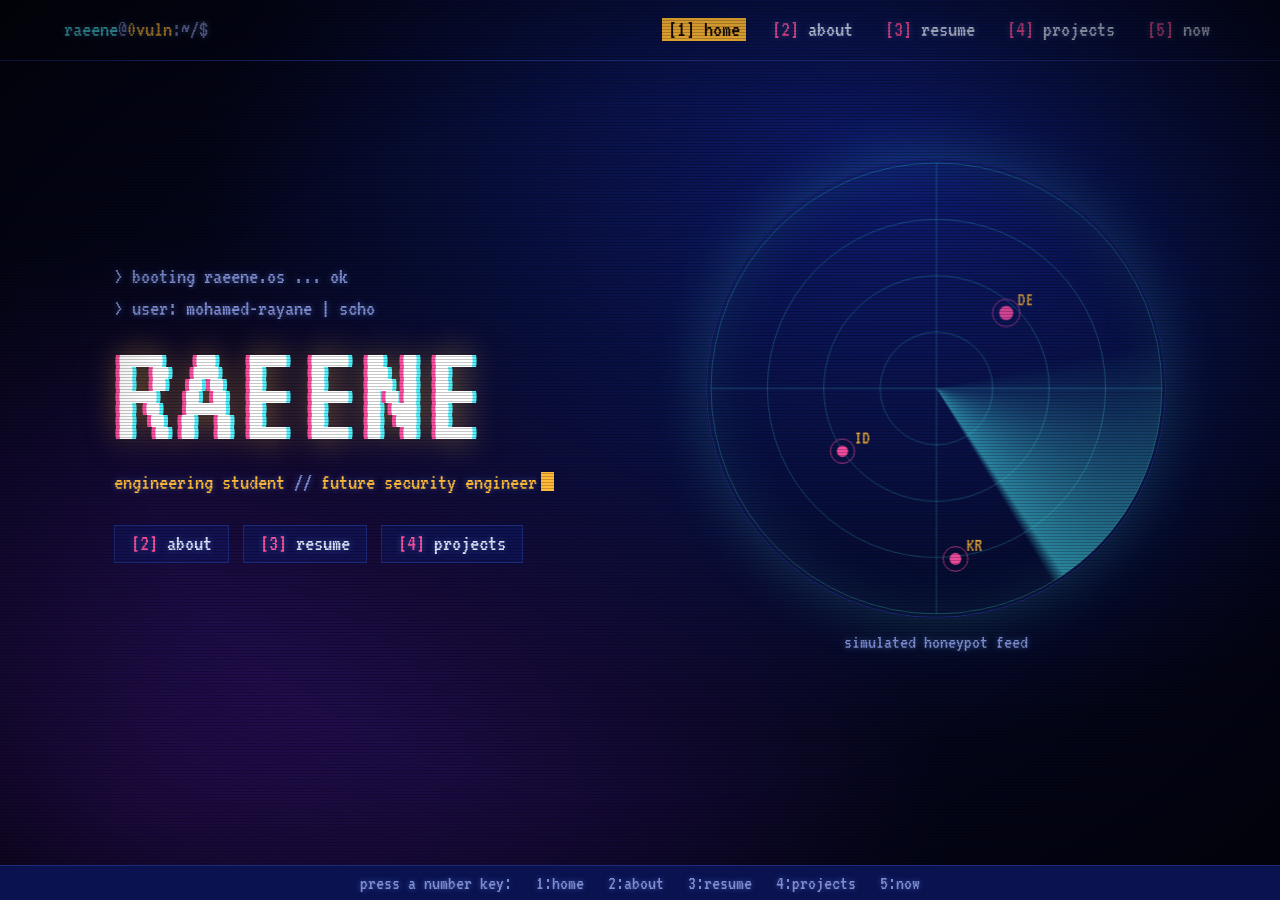
==== index.html @ c0acb93e "new stuff" ====
<!DOCTYPE html>
<html lang="en"><head><meta charset="utf-8"><meta name="viewport" content="width=device-width, initial-scale=1">
<title>Home | Raeene</title><meta name="description" content="Mohamed-Rayane (Raeene): engineering student heading into cybersecurity.">
<link rel="preconnect" href="https://fonts.googleapis.com"><link rel="preconnect" href="https://fonts.gstatic.com" crossorigin>
<link href="https://fonts.googleapis.com/css2?family=VT323&display=swap" rel="stylesheet"><link rel="stylesheet" href="style.css"></head><body>
<header class="top"><div class="ps1"><b>raeene</b>@<i>0vuln</i>:~/$</div><nav aria-label="Pages"><a href="./" aria-current="page"><span>[1]</span> home</a><a href="about/"><span>[2]</span> about</a><a href="resume/"><span>[3]</span> resume</a><a href="projects/"><span>[4]</span> projects</a><a href="now/"><span>[5]</span> now</a></nav></header>
<main><div class="hero"><div>
<div class="log"><p class="d" data-type>&gt; booting raeene.os ... <span class="ok">ok</span></p><p class="d" data-type>&gt; user: mohamed-rayane  | school: ENSA Khouribga</p><p class="d" data-type>&gt; mission: learn, build, break (legally), defend</p></div>
<h1>RAEENE</h1>
<p class="a">engineering student <span class="d">//</span> future security engineer<span class="cur" aria-hidden="true"></span></p>
<div class="menu"><a href="about/"><span>[2]</span> about</a><a href="resume/"><span>[3]</span> resume</a><a href="projects/"><span>[4]</span> projects</a></div>
</div><div><div class="radar"><canvas id="radar" aria-label="Animated radar showing simulated attack pings"></canvas></div><p class="cap">simulated honeypot feed</p></div></div></main>
<div class="keys" aria-hidden="true"><span>press a number key:</span><a href="./">1:home</a><a href="about/">2:about</a><a href="resume/">3:resume</a><a href="projects/">4:projects</a><a href="now/">5:now</a></div>
<script src="fx.js"></script></body></html>
---- style.css ----
:root{--bg:#04061a;--ink:#d9e2ff;--dim:#7d8bd0;--a:#ffb938;--c:#4df3ff;--m:#ff4fa3;--line:#1d2a7a}
*{box-sizing:border-box}
html{background:var(--bg)}
body{margin:0;min-height:100vh;color:var(--ink);font:23px/1.4 "VT323","Courier New",monospace;
background:radial-gradient(ellipse at 70% 20%,#0d1a6b 0,transparent 55%),radial-gradient(ellipse at 10% 90%,#2a0f5c 0,transparent 50%),var(--bg);
text-shadow:0 0 6px rgba(120,160,255,.45);overflow-x:hidden}
body::before{content:"";position:fixed;inset:0;pointer-events:none;z-index:9;
background:repeating-linear-gradient(0deg,rgba(0,0,0,.22) 0 1px,transparent 1px 3px),radial-gradient(ellipse at center,transparent 55%,rgba(0,0,0,.65) 100%)}
.top{display:flex;justify-content:space-between;align-items:center;flex-wrap:wrap;gap:6px 24px;padding:14px 5vw;border-bottom:1px solid var(--line)}
.ps1{color:var(--dim)}.ps1 b{color:var(--c);font-weight:400}.ps1 i{color:var(--a);font-style:normal}
nav a{color:var(--ink);text-decoration:none;margin-left:20px;padding:0 6px}
nav a span{color:var(--m)}
nav a:hover,nav a:focus-visible,nav a[aria-current]{background:var(--a);color:#1a0f00;text-shadow:none;outline:0}
nav a:hover span,nav a[aria-current] span{color:#1a0f00}
main{padding:5vh 5vw 14vh;max-width:1180px;margin:0 auto}
.hero{display:grid;grid-template-columns:1.1fr .9fr;gap:30px;align-items:center;min-height:68vh}
h1{margin:6px 0 8px;font-weight:400;font-size:clamp(64px,13vw,150px);line-height:.85;color:#fff;letter-spacing:2px;
text-shadow:-4px 0 var(--m),4px 0 var(--c),0 0 30px rgba(255,185,56,.5)}
h2{margin:34px 0 10px;font-weight:400;font-size:32px;color:var(--c)}
h2::before{content:"## ";color:var(--m)}
h3{margin:0;font-weight:400;font-size:26px;color:var(--a)}
p{margin:0 0 10px;max-width:60ch}
a{color:var(--c)}a:hover{color:var(--a)}
:focus-visible{outline:2px solid var(--a);outline-offset:3px}
.d{color:var(--dim)}.a{color:var(--a)}.ok{color:#6bff95}
.log p{margin:0;max-width:none}
.cur{display:inline-block;width:.55em;height:.85em;background:var(--a);vertical-align:-.1em;margin-left:4px;animation:b 1s steps(1) infinite}
@keyframes b{50%{opacity:0}}
.menu{display:flex;flex-wrap:wrap;gap:10px 14px;margin-top:26px}
.menu a{border:1px solid var(--line);background:rgba(13,26,107,.45);padding:2px 16px;text-decoration:none;color:var(--ink);box-shadow:0 0 0 0 var(--a);transition:box-shadow .15s,transform .15s}
.menu a:hover{box-shadow:4px 4px 0 var(--a);transform:translate(-2px,-2px);color:var(--ink)}
.menu a span{color:var(--m)}
.radar{position:relative;aspect-ratio:1;max-width:460px;width:100%;margin-left:auto;border:1px solid var(--line);border-radius:50%;box-shadow:0 0 60px rgba(77,243,255,.18),inset 0 0 60px rgba(77,243,255,.1)}
.radar canvas{width:100%;height:100%;display:block}
.cap{text-align:center;color:var(--dim);margin-top:10px;font-size:20px}
.tl{position:relative;margin:12px 0 0 10px;padding-left:30px;border-left:2px solid var(--line)}
.tl .it{position:relative;margin-bottom:22px}
.tl .it::before{content:"";position:absolute;left:-39px;top:9px;width:14px;height:14px;background:var(--a);box-shadow:0 0 14px var(--a)}
.tags{list-style:none;padding:0;margin:0;display:flex;flex-wrap:wrap;gap:8px 10px}
.tags li{border:1px solid var(--c);color:var(--c);padding:0 12px;box-shadow:0 0 10px rgba(77,243,255,.25)}
.proj{border:1px solid var(--line);padding:18px 22px;background:rgba(13,26,107,.35);margin-bottom:18px;max-width:760px}
.proj .st{float:right;color:#6bff95}
.keys{position:fixed;left:0;right:0;bottom:0;z-index:10;display:flex;justify-content:center;flex-wrap:wrap;gap:0 24px;padding:3px 10px;background:#0a1250;border-top:1px solid var(--line);color:var(--dim);font-size:20px}
.keys a{color:var(--dim);text-decoration:none}.keys a:hover{color:var(--a)}
@media(max-width:820px){.hero{grid-template-columns:1fr}.radar{margin:0 auto}nav a{margin:0 12px 0 0}body{font-size:20px}}
@media(prefers-reduced-motion:reduce){.cur{animation:none}.menu a{transition:none}}
.job{max-width:780px;margin-bottom:22px}
.job .hd{display:flex;justify-content:space-between;gap:12px;align-items:baseline}
.job .pc{color:var(--a);font-size:30px}
.bar{height:22px;border:1px solid var(--line);background:rgba(13,26,107,.45);padding:2px;margin:4px 0 6px}
.bar i{display:block;height:100%;width:var(--p);background:repeating-linear-gradient(90deg,var(--c) 0 12px,transparent 12px 15px);box-shadow:0 0 14px rgba(77,243,255,.6);animation:fill 1.3s steps(24) both}
@keyframes fill{from{width:0}}
@media(prefers-reduced-motion:reduce){.bar i{animation:none}}
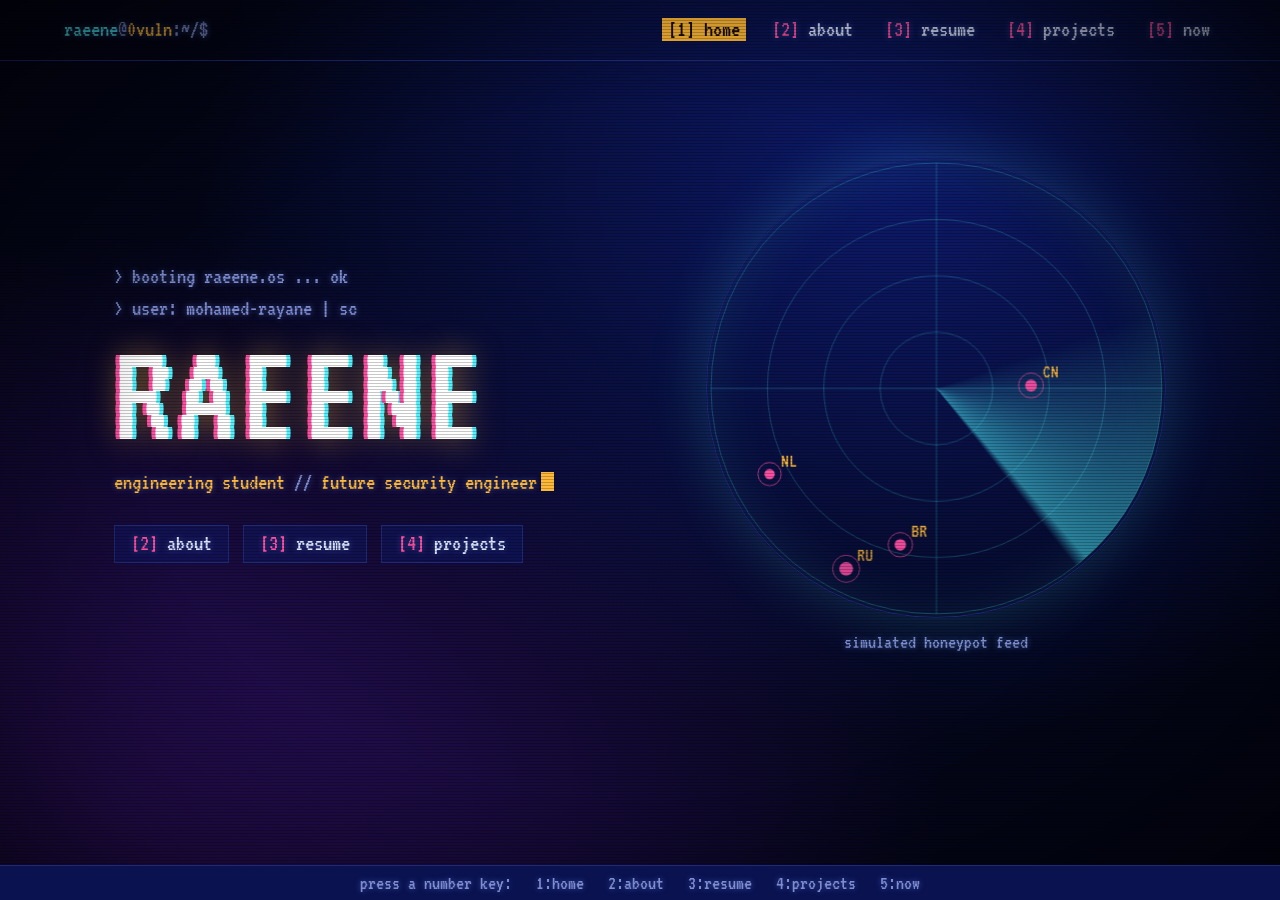
==== commit 605029b5: "changement style" ====
--- a/index.html
+++ b/index.html
@@ -2,9 +2,9 @@
 <html lang="en"><head><meta charset="utf-8"><meta name="viewport" content="width=device-width, initial-scale=1">
 <title>Home | Raeene</title><meta name="description" content="Mohamed-Rayane (Raeene): engineering student heading into cybersecurity.">
 <link rel="preconnect" href="https://fonts.googleapis.com"><link rel="preconnect" href="https://fonts.gstatic.com" crossorigin>
-<link href="https://fonts.googleapis.com/css2?family=VT323&display=swap" rel="stylesheet"><link rel="stylesheet" href="style.css"></head><body>
-<header class="top"><div class="ps1"><b>raeene</b>@<i>0vuln</i>:~/$</div><nav aria-label="Pages"><a href="./" aria-current="page"><span>[1]</span> home</a><a href="about/"><span>[2]</span> about</a><a href="resume/"><span>[3]</span> resume</a><a href="projects/"><span>[4]</span> projects</a><a href="now/"><span>[5]</span> now</a></nav></header>
-<main><div class="hero"><div>
+<link href="https://fonts.googleapis.com/css2?family=VT323&display=swap" rel="stylesheet"><link rel="stylesheet" href="style.css"><meta name="theme-color" content="#04061a"><link rel="icon" href="data:image/svg+xml,%3Csvg xmlns=%22http://www.w3.org/2000/svg%22 viewBox=%220 0 100 100%22%3E%3Ctext y=%22.9em%22 font-size=%2290%22%3E👾%3C/text%3E%3C/svg%3E"></head><body><a class="skip" href="#main">skip to content</a>
+<header class="top"><div class="ps1"><b>raeene</b>@<i><a href="https://0vuln.com" title="0vuln.com hub">0vuln</a></i>:~/$</div><nav aria-label="Pages"><a href="./" aria-current="page"><span>[1]</span> home</a><a href="about/"><span>[2]</span> about</a><a href="resume/"><span>[3]</span> resume</a><a href="projects/"><span>[4]</span> projects</a><a href="now/"><span>[5]</span> now</a></nav></header>
+<main id="main"><div class="hero"><div>
 <div class="log"><p class="d" data-type>&gt; booting raeene.os ... <span class="ok">ok</span></p><p class="d" data-type>&gt; user: mohamed-rayane  | school: ENSA Khouribga</p><p class="d" data-type>&gt; mission: learn, build, break (legally), defend</p></div>
 <h1>RAEENE</h1>
 <p class="a">engineering student <span class="d">//</span> future security engineer<span class="cur" aria-hidden="true"></span></p>
--- a/style.css
+++ b/style.css
@@ -51,3 +51,9 @@
 .bar i{display:block;height:100%;width:var(--p);background:repeating-linear-gradient(90deg,var(--c) 0 12px,transparent 12px 15px);box-shadow:0 0 14px rgba(77,243,255,.6);animation:fill 1.3s steps(24) both}
 @keyframes fill{from{width:0}}
 @media(prefers-reduced-motion:reduce){.bar i{animation:none}}
+
+.skip{position:absolute;left:-999px;top:0;background:var(--a);color:#1a0f00;padding:4px 10px;z-index:20;text-shadow:none}.skip:focus{left:8px;top:8px}
+.ps1 a{color:var(--a);text-decoration:none}.ps1 a:hover{text-decoration:underline}
+html{-webkit-text-size-adjust:100%}
+@media (hover:none),(pointer:coarse){.keys{display:none}nav a span,.menu a span{display:none}main{padding-bottom:6vh}}
+@media print{body::before,.keys,nav,.radar,.cap,.skip{display:none!important}html,body{background:#fff!important;color:#000!important}*{text-shadow:none!important;box-shadow:none!important}h1,h2,h3,.a,.d,.pc,a{color:#000!important}.tl,.tl .it{border-color:#000}.tl .it::before{background:#000}body{font-size:13pt}}
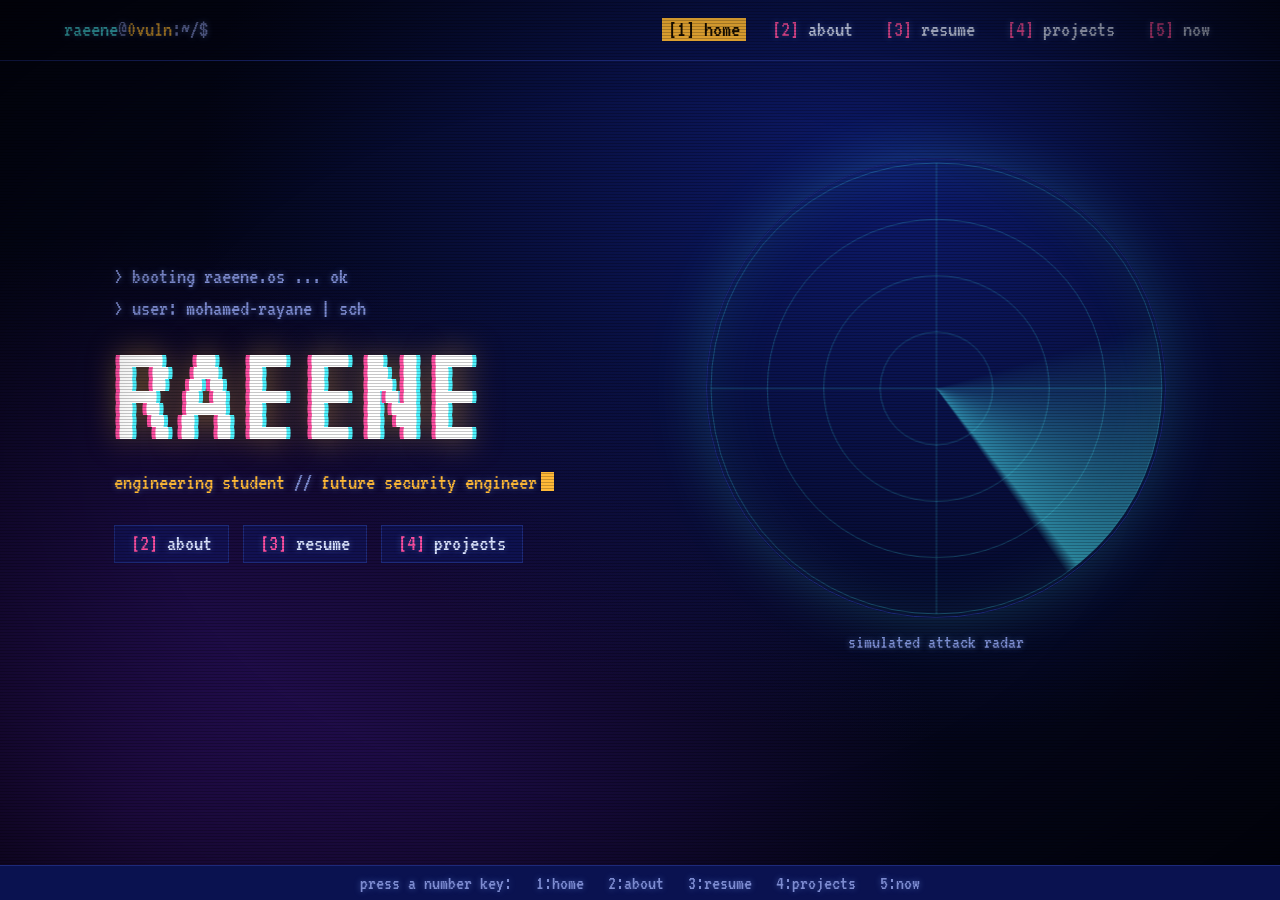
==== commit dc103327: "changes" ====
--- a/index.html
+++ b/index.html
@@ -9,6 +9,6 @@
 <h1>RAEENE</h1>
 <p class="a">engineering student <span class="d">//</span> future security engineer<span class="cur" aria-hidden="true"></span></p>
 <div class="menu"><a href="about/"><span>[2]</span> about</a><a href="resume/"><span>[3]</span> resume</a><a href="projects/"><span>[4]</span> projects</a></div>
-</div><div><div class="radar"><canvas id="radar" aria-label="Animated radar showing simulated attack pings"></canvas></div><p class="cap">simulated honeypot feed</p></div></div></main>
+</div><div><div class="radar"><canvas id="radar" aria-label="Animated radar, purely decorative"></canvas></div><p class="cap">simulated attack radar</p></div></div></main>
 <div class="keys" aria-hidden="true"><span>press a number key:</span><a href="./">1:home</a><a href="about/">2:about</a><a href="resume/">3:resume</a><a href="projects/">4:projects</a><a href="now/">5:now</a></div>
 <script src="fx.js"></script></body></html>
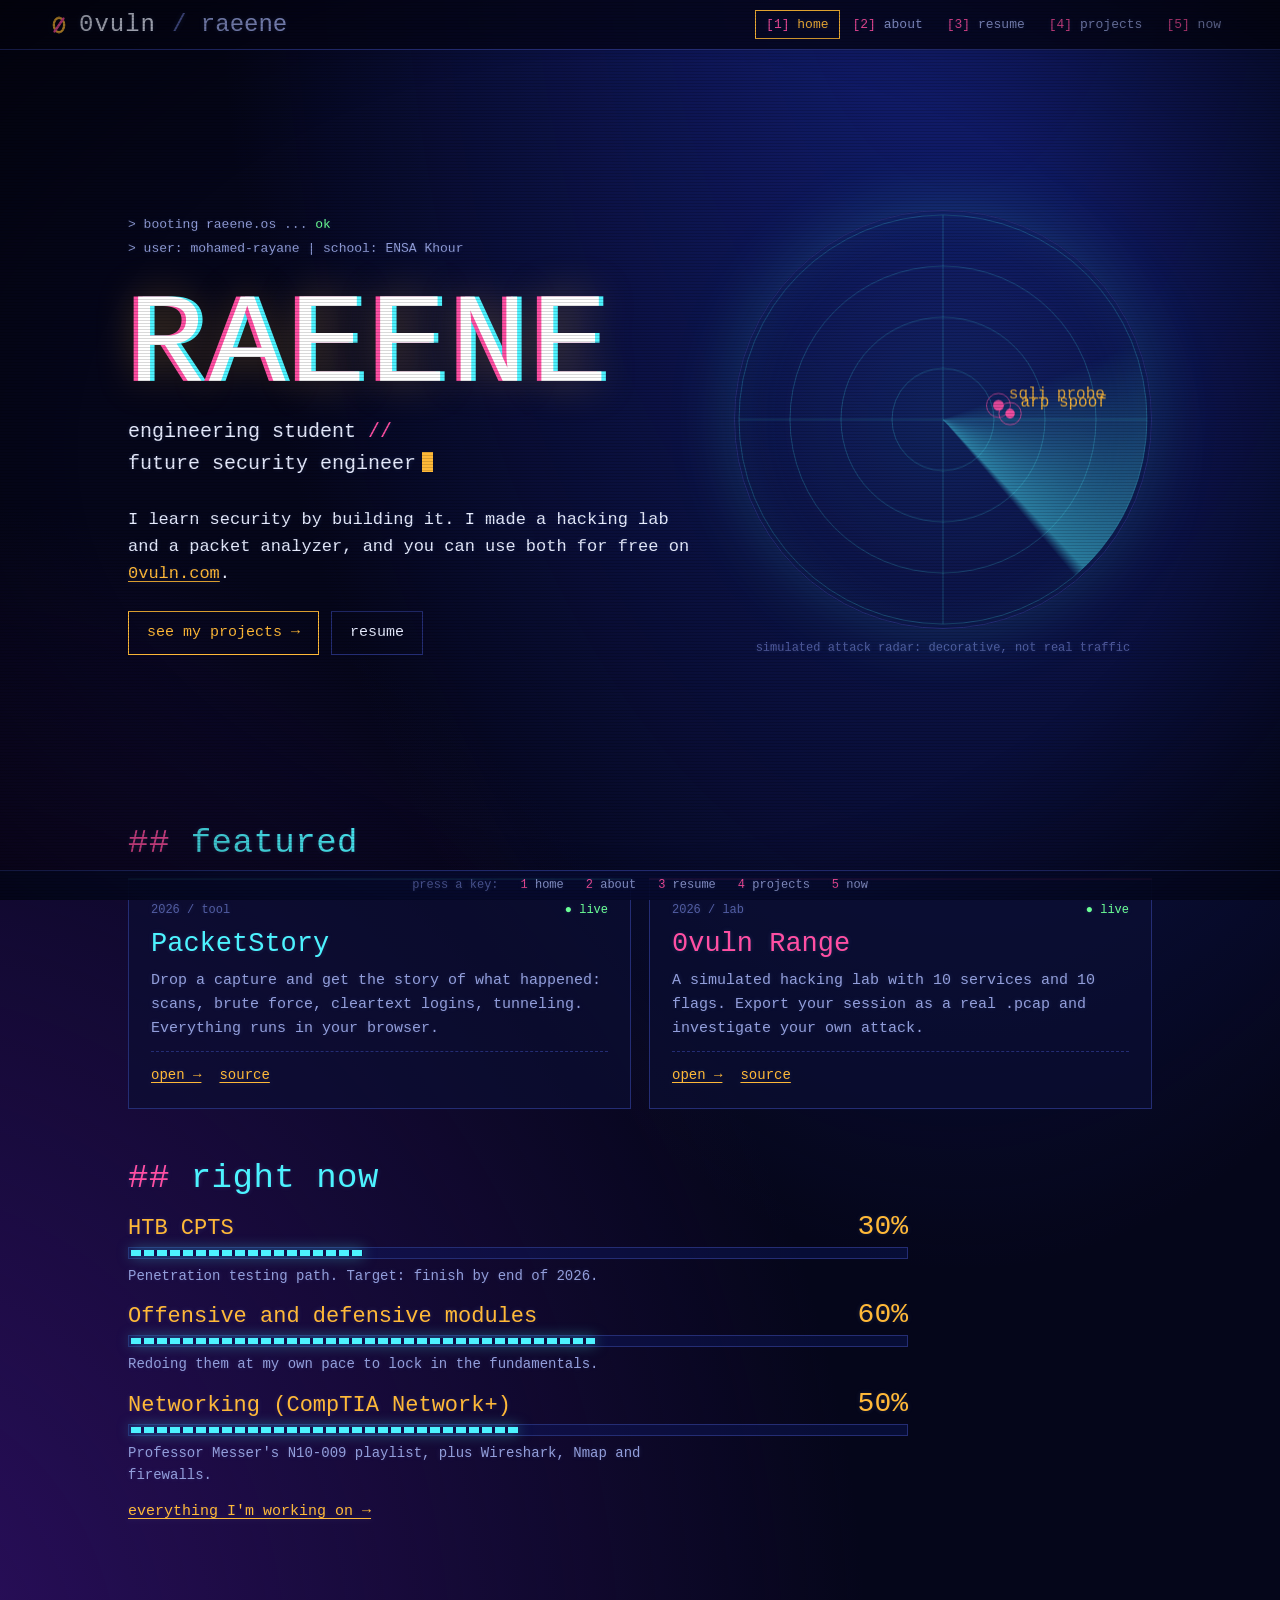
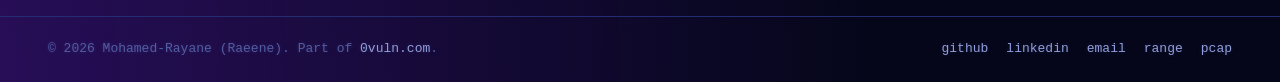
==== commit c0b56d5c: "Redesign raeene site: shared 0vuln design, richer projects/resume, strict CSP - Self-host VT323 (no " ====
--- a/index.html
+++ b/index.html
@@ -1,14 +1,54 @@
-<!DOCTYPE html>
-<html lang="en"><head><meta charset="utf-8"><meta name="viewport" content="width=device-width, initial-scale=1">
-<title>Home | Raeene</title><meta name="description" content="Mohamed-Rayane (Raeene): engineering student heading into cybersecurity.">
-<link rel="preconnect" href="https://fonts.googleapis.com"><link rel="preconnect" href="https://fonts.gstatic.com" crossorigin>
-<link href="https://fonts.googleapis.com/css2?family=VT323&display=swap" rel="stylesheet"><link rel="stylesheet" href="style.css"><meta name="theme-color" content="#04061a"><link rel="icon" href="data:image/svg+xml,%3Csvg xmlns=%22http://www.w3.org/2000/svg%22 viewBox=%220 0 100 100%22%3E%3Ctext y=%22.9em%22 font-size=%2290%22%3E👾%3C/text%3E%3C/svg%3E"></head><body><a class="skip" href="#main">skip to content</a>
-<header class="top"><div class="ps1"><b>raeene</b>@<i><a href="https://0vuln.com" title="0vuln.com hub">0vuln</a></i>:~/$</div><nav aria-label="Pages"><a href="./" aria-current="page"><span>[1]</span> home</a><a href="about/"><span>[2]</span> about</a><a href="resume/"><span>[3]</span> resume</a><a href="projects/"><span>[4]</span> projects</a><a href="now/"><span>[5]</span> now</a></nav></header>
-<main id="main"><div class="hero"><div>
-<div class="log"><p class="d" data-type>&gt; booting raeene.os ... <span class="ok">ok</span></p><p class="d" data-type>&gt; user: mohamed-rayane  | school: ENSA Khouribga</p><p class="d" data-type>&gt; mission: learn, build, break (legally), defend</p></div>
-<h1>RAEENE</h1>
-<p class="a">engineering student <span class="d">//</span> future security engineer<span class="cur" aria-hidden="true"></span></p>
-<div class="menu"><a href="about/"><span>[2]</span> about</a><a href="resume/"><span>[3]</span> resume</a><a href="projects/"><span>[4]</span> projects</a></div>
-</div><div><div class="radar"><canvas id="radar" aria-label="Animated radar, purely decorative"></canvas></div><p class="cap">simulated attack radar</p></div></div></main>
-<div class="keys" aria-hidden="true"><span>press a number key:</span><a href="./">1:home</a><a href="about/">2:about</a><a href="resume/">3:resume</a><a href="projects/">4:projects</a><a href="now/">5:now</a></div>
-<script src="fx.js"></script></body></html>+<!doctype html>
+<html lang="en">
+<head>
+<meta charset="utf-8">
+<meta name="viewport" content="width=device-width,initial-scale=1">
+<title>Raeene: engineering student, future security engineer</title>
+<meta name="description" content="Mohamed-Rayane (Raeene): engineering student at ENSA Khouribga heading into cybersecurity. Creator of PacketStory and 0vuln Range.">
+<link rel="canonical" href="https://raeene.0vuln.com/">
+<meta property="og:type" content="profile">
+<meta property="og:url" content="https://raeene.0vuln.com/">
+<meta property="og:title" content="Raeene: engineering student, future security engineer">
+<meta property="og:description" content="Mohamed-Rayane (Raeene): engineering student at ENSA Khouribga heading into cybersecurity. Creator of PacketStory and 0vuln Range.">
+<meta property="og:image" content="https://raeene.0vuln.com/og.png">
+<meta name="twitter:card" content="summary_large_image">
+<meta name="theme-color" content="#05061a">
+<link rel="icon" href="/favicon.svg" type="image/svg+xml">
+<link rel="preload" href="/vt323.woff2" as="font" type="font/woff2" crossorigin>
+<link rel="stylesheet" href="/style.css">
+<script src="/fx.js" defer></script>
+<script type="application/ld+json">{"@context":"https://schema.org","@type":"Person","name":"Mohamed-Rayane","alternateName":"Raeene","url":"https://raeene.0vuln.com/","affiliation":{"@type":"CollegeOrUniversity","name":"ENSA Khouribga"},"sameAs":["https://github.com/Raeene","https://www.linkedin.com/in/ray-safi-938491195/"]}</script>
+</head>
+<body>
+<a class="skip" href="#main">skip to content</a>
+<header class="ov">
+  <a class="ov-logo" href="https://0vuln.com" aria-label="0vuln.com hub"><img src="/favicon.svg" alt="">0vuln</a><span class="ov-crumb">/ <a class="ov-home" href="/">raeene</a></span>
+  <nav aria-label="Pages"><a href="/" aria-current="page"><span>[1]</span> home</a><a href="/about/"><span>[2]</span> about</a><a href="/resume/"><span>[3]</span> resume</a><a href="/projects/"><span>[4]</span> projects</a><a href="/now/"><span>[5]</span> now</a></nav>
+</header>
+<main id="main">
+<section class="hero">
+<div>
+  <div class="log"><p data-type>&gt; booting raeene.os ... <span class="ok">ok</span></p><p data-type>&gt; user: mohamed-rayane | school: ENSA Khouribga</p><p data-type>&gt; mission: learn, build, break (legally), defend</p></div>
+  <h1 class="glitch">RAEENE</h1>
+  <p class="role">engineering student <span class="sep">//</span> <span class="nw">future security engineer<span class="cur" aria-hidden="true"></span></span></p>
+  <p class="lead">I learn security by building it. I made a hacking lab and a packet analyzer, and you can use both for free on <a href="https://0vuln.com">0vuln.com</a>.</p>
+  <div class="row mt"><a class="btn" href="/projects/">see my projects &rarr;</a><a class="btn ghost" href="/resume/">resume</a></div>
+</div>
+<div><div class="radar"><canvas id="radar" aria-hidden="true"></canvas></div><p class="cap">simulated attack radar: decorative, not real traffic</p></div>
+</section>
+<h2>featured</h2>
+<div class="cards">
+  <article class="card k-cy"><div class="meta"><span>2026 / tool</span><span class="live">&#9679; live</span></div><h3>PacketStory</h3><p>Drop a capture and get the story of what happened: scans, brute force, cleartext logins, tunneling. Everything runs in your browser.</p><div class="links"><a href="https://pcap.0vuln.com">open &rarr;</a><a href="https://github.com/Raeene/pcap-site">source</a></div></article>
+  <article class="card k-mg"><div class="meta"><span>2026 / lab</span><span class="live">&#9679; live</span></div><h3>0vuln Range</h3><p>A simulated hacking lab with 10 services and 10 flags. Export your session as a real .pcap and investigate your own attack.</p><div class="links"><a href="https://range.0vuln.com">open &rarr;</a><a href="https://github.com/Raeene/range-site">source</a></div></article>
+</div>
+<h2>right now</h2>
+<div class="mini"><div class="job"><div class="hd"><h3>HTB CPTS</h3><span class="pc">30%</span></div><div class="bar" role="progressbar" aria-valuenow="30" aria-valuemin="0" aria-valuemax="100" aria-label="HTB CPTS"><i data-p="30"></i></div><p>Penetration testing path. Target: finish by end of 2026.</p></div><div class="job"><div class="hd"><h3>Offensive and defensive modules</h3><span class="pc">60%</span></div><div class="bar" role="progressbar" aria-valuenow="60" aria-valuemin="0" aria-valuemax="100" aria-label="Offensive and defensive modules"><i data-p="60"></i></div><p>Redoing them at my own pace to lock in the fundamentals.</p></div><div class="job"><div class="hd"><h3>Networking (CompTIA Network+)</h3><span class="pc">50%</span></div><div class="bar" role="progressbar" aria-valuenow="50" aria-valuemin="0" aria-valuemax="100" aria-label="Networking (CompTIA Network+)"><i data-p="50"></i></div><p>Professor Messer's N10-009 playlist, plus Wireshark, Nmap and firewalls.</p></div><p><a href="/now/">everything I'm working on &rarr;</a></p></div>
+
+</main>
+<footer class="foot">
+  <span>&copy; 2026 Mohamed-Rayane (Raeene). Part of <a href="https://0vuln.com">0vuln.com</a>.</span>
+  <nav aria-label="Elsewhere"><a href="https://github.com/Raeene">github</a><a href="https://www.linkedin.com/in/ray-safi-938491195/">linkedin</a><a href="mailto:raaene@protonmail.com">email</a><a href="https://range.0vuln.com">range</a><a href="https://pcap.0vuln.com">pcap</a></nav>
+</footer>
+<div class="keys" aria-hidden="true"><span>press a key:</span><a href="/"><b>1</b> home</a><a href="/about/"><b>2</b> about</a><a href="/resume/"><b>3</b> resume</a><a href="/projects/"><b>4</b> projects</a><a href="/now/"><b>5</b> now</a></div>
+</body>
+</html>
--- a/style.css
+++ b/style.css
@@ -1,59 +1,95 @@
-:root{--bg:#04061a;--ink:#d9e2ff;--dim:#7d8bd0;--a:#ffb938;--c:#4df3ff;--m:#ff4fa3;--line:#1d2a7a}
-*{box-sizing:border-box}
-html{background:var(--bg)}
-body{margin:0;min-height:100vh;color:var(--ink);font:23px/1.4 "VT323","Courier New",monospace;
-background:radial-gradient(ellipse at 70% 20%,#0d1a6b 0,transparent 55%),radial-gradient(ellipse at 10% 90%,#2a0f5c 0,transparent 50%),var(--bg);
-text-shadow:0 0 6px rgba(120,160,255,.45);overflow-x:hidden}
-body::before{content:"";position:fixed;inset:0;pointer-events:none;z-index:9;
-background:repeating-linear-gradient(0deg,rgba(0,0,0,.22) 0 1px,transparent 1px 3px),radial-gradient(ellipse at center,transparent 55%,rgba(0,0,0,.65) 100%)}
-.top{display:flex;justify-content:space-between;align-items:center;flex-wrap:wrap;gap:6px 24px;padding:14px 5vw;border-bottom:1px solid var(--line)}
-.ps1{color:var(--dim)}.ps1 b{color:var(--c);font-weight:400}.ps1 i{color:var(--a);font-style:normal}
-nav a{color:var(--ink);text-decoration:none;margin-left:20px;padding:0 6px}
-nav a span{color:var(--m)}
-nav a:hover,nav a:focus-visible,nav a[aria-current]{background:var(--a);color:#1a0f00;text-shadow:none;outline:0}
-nav a:hover span,nav a[aria-current] span{color:#1a0f00}
-main{padding:5vh 5vw 14vh;max-width:1180px;margin:0 auto}
-.hero{display:grid;grid-template-columns:1.1fr .9fr;gap:30px;align-items:center;min-height:68vh}
-h1{margin:6px 0 8px;font-weight:400;font-size:clamp(64px,13vw,150px);line-height:.85;color:#fff;letter-spacing:2px;
-text-shadow:-4px 0 var(--m),4px 0 var(--c),0 0 30px rgba(255,185,56,.5)}
-h2{margin:34px 0 10px;font-weight:400;font-size:32px;color:var(--c)}
-h2::before{content:"## ";color:var(--m)}
-h3{margin:0;font-weight:400;font-size:26px;color:var(--a)}
-p{margin:0 0 10px;max-width:60ch}
-a{color:var(--c)}a:hover{color:var(--a)}
-:focus-visible{outline:2px solid var(--a);outline-offset:3px}
-.d{color:var(--dim)}.a{color:var(--a)}.ok{color:#6bff95}
-.log p{margin:0;max-width:none}
-.cur{display:inline-block;width:.55em;height:.85em;background:var(--a);vertical-align:-.1em;margin-left:4px;animation:b 1s steps(1) infinite}
-@keyframes b{50%{opacity:0}}
-.menu{display:flex;flex-wrap:wrap;gap:10px 14px;margin-top:26px}
-.menu a{border:1px solid var(--line);background:rgba(13,26,107,.45);padding:2px 16px;text-decoration:none;color:var(--ink);box-shadow:0 0 0 0 var(--a);transition:box-shadow .15s,transform .15s}
-.menu a:hover{box-shadow:4px 4px 0 var(--a);transform:translate(-2px,-2px);color:var(--ink)}
-.menu a span{color:var(--m)}
-.radar{position:relative;aspect-ratio:1;max-width:460px;width:100%;margin-left:auto;border:1px solid var(--line);border-radius:50%;box-shadow:0 0 60px rgba(77,243,255,.18),inset 0 0 60px rgba(77,243,255,.1)}
+/* ---- 0vuln shared core (same block on every 0vuln.com site) ---- */
+@font-face{font-family:"VT323";src:url("/vt323.woff2") format("woff2");font-display:swap}
+:root{--bg:#05061a;--panel:rgba(11,15,50,.66);--panel2:rgba(20,26,80,.5);--ink:#e7ecff;--dim:#929edb;--faint:#525da3;--line:#242d74;
+--amb:#ffb938;--cy:#4df3ff;--mg:#ff4fa3;--ok:#6bff95;--red:#ff5470;--acc:var(--amb);--glow:rgba(255,185,56,.35);
+--mono:ui-monospace,"JetBrains Mono","Cascadia Mono","SF Mono",Menlo,Consolas,"Liberation Mono",monospace;--pix:"VT323",var(--mono);--pad:clamp(16px,4vw,48px)}
+*,*::before,*::after{box-sizing:border-box}
+html{background:var(--bg);-webkit-text-size-adjust:100%;color-scheme:dark}
+body{margin:0;min-height:100vh;color:var(--ink);font:15px/1.6 var(--mono);background:var(--bg);text-shadow:0 0 5px rgba(140,170,255,.18)}
+body::after{content:"";position:fixed;inset:0;pointer-events:none;z-index:90;background:repeating-linear-gradient(0deg,rgba(0,0,0,.15) 0 1px,transparent 1px 3px),radial-gradient(ellipse at center,transparent 62%,rgba(0,0,0,.5) 100%)}
+a{color:var(--acc);text-underline-offset:3px}a:hover{color:var(--ink)}
+:focus-visible{outline:2px solid var(--acc);outline-offset:3px}
+::selection{background:var(--acc);color:#0b0b14;text-shadow:none}
+.skip{position:absolute;left:-999px;top:8px;z-index:100;background:var(--acc);color:#0b0b14;padding:6px 12px;text-shadow:none}.skip:focus{left:8px}
+.ov{position:sticky;top:0;z-index:40;display:flex;align-items:center;flex-wrap:wrap;gap:6px 16px;padding:10px var(--pad);background:rgba(5,6,26,.8);-webkit-backdrop-filter:blur(10px);backdrop-filter:blur(10px);border-bottom:1px solid var(--line);font-size:13px;line-height:1}
+.ov-logo{display:inline-flex;align-items:center;gap:9px;color:var(--ink);text-decoration:none;font:24px/1 var(--pix);letter-spacing:1px}
+.ov-logo img{width:22px;height:22px;display:block}.ov-logo:hover{color:var(--acc)}
+.ov-crumb{color:var(--faint);font:24px/1 var(--pix)}.ov-crumb b{color:var(--acc);font-weight:400}
+.ov nav{margin-left:auto;display:flex;flex-wrap:wrap;gap:2px}
+.ov nav a{color:var(--dim);text-decoration:none;padding:7px 10px;border:1px solid transparent;transition:color .15s,border-color .15s}
+.ov nav a:hover{color:var(--ink);border-color:var(--line)}
+.ov nav a[aria-current]{color:var(--acc);border-color:var(--acc)}
+.ov nav a span{color:var(--mg)}
+.glitch{position:relative;margin:0;font:400 1em/.85 var(--pix);color:#fff;letter-spacing:.03em;text-shadow:-.035em 0 var(--mg),.035em 0 var(--cy),0 0 .3em var(--glow)}
+.btn{display:inline-flex;align-items:center;gap:10px;padding:9px 18px;border:1px solid var(--acc);background:transparent;color:var(--acc);font:inherit;text-decoration:none;cursor:pointer;text-shadow:none;transition:background .15s,color .15s,box-shadow .15s,transform .15s}
+.btn:hover,.btn:focus-visible{background:var(--acc);color:#0b0b14;box-shadow:0 0 26px var(--glow)}
+.btn.ghost{border-color:var(--line);color:var(--ink)}.btn.ghost:hover{background:var(--panel2);color:var(--ink);border-color:var(--acc)}
+.chips{list-style:none;margin:0;padding:0;display:flex;flex-wrap:wrap;gap:6px}
+.chips li{font-size:12px;padding:2px 9px;border:1px solid var(--line);color:var(--dim)}
+.foot{position:relative;z-index:2;display:flex;flex-wrap:wrap;justify-content:space-between;gap:10px 24px;padding:22px var(--pad);border-top:1px solid var(--line);color:var(--faint);font-size:13px}
+.foot a{color:var(--dim);text-decoration:none}.foot a:hover{color:var(--acc)}
+.foot nav{display:flex;flex-wrap:wrap;gap:6px 18px}
+.sr{position:absolute;width:1px;height:1px;overflow:hidden;clip-path:inset(50%);white-space:nowrap}
+@media (prefers-reduced-motion:reduce){*,*::before,*::after{animation-duration:.001ms!important;animation-iteration-count:1!important;transition-duration:.001ms!important;scroll-behavior:auto!important}}
+@media (max-width:640px){.ov{gap:4px 10px}.ov nav{margin-left:0;width:100%}.ov nav a{padding:6px 8px}}
+/* ---- end shared core ---- */
+/* ---- raeene ---- */
+body{background:radial-gradient(ellipse at 75% -10%,#13207a 0,transparent 55%),radial-gradient(ellipse at -10% 100%,#2c0f60 0,transparent 50%),var(--bg) fixed}
+main{max-width:1120px;margin:0 auto;padding:44px var(--pad) 80px}
+h1.glitch{font-size:clamp(64px,12vw,128px);margin:4px 0 14px}
+h2{margin:52px 0 18px;font:400 34px/1 var(--pix);color:var(--cy);letter-spacing:.5px}h2::before{content:"## ";color:var(--mg)}
+h3{margin:0;font:400 27px/1.05 var(--pix);color:var(--amb)}
+p{margin:0 0 12px;max-width:66ch}
+.lead{font-size:17px;color:var(--ink);max-width:60ch}
+.d{color:var(--dim)}.a{color:var(--amb)}.c{color:var(--cy)}.m{color:var(--mg)}.ok{color:var(--ok)}
+.kicker{margin:0;color:var(--dim);font-size:13px}.kicker b{color:var(--cy);font-weight:400}
+.hero{display:grid;grid-template-columns:1.15fr .85fr;gap:40px;align-items:center;min-height:calc(100vh - 220px)}
+.log{margin:0 0 6px;font-size:13px;line-height:1.9;color:var(--dim);min-height:5.7em}.log p{margin:0;max-width:none}
+.cur{display:inline-block;width:.55em;height:1em;background:var(--amb);vertical-align:-.15em;margin-left:6px;animation:blink 1s steps(1) infinite}
+@keyframes blink{50%{opacity:0}}
+.role{font-size:clamp(16px,2vw,20px);margin:0 0 26px}.role .sep{color:var(--mg)}
+.row{display:flex;flex-wrap:wrap;gap:12px}
+.radar{position:relative;aspect-ratio:1;max-width:440px;width:100%;margin-left:auto;border:1px solid var(--line);border-radius:50%;background:radial-gradient(circle,rgba(77,243,255,.06),transparent 70%);box-shadow:0 0 70px rgba(77,243,255,.16),inset 0 0 60px rgba(77,243,255,.08)}
 .radar canvas{width:100%;height:100%;display:block}
-.cap{text-align:center;color:var(--dim);margin-top:10px;font-size:20px}
-.tl{position:relative;margin:12px 0 0 10px;padding-left:30px;border-left:2px solid var(--line)}
-.tl .it{position:relative;margin-bottom:22px}
-.tl .it::before{content:"";position:absolute;left:-39px;top:9px;width:14px;height:14px;background:var(--a);box-shadow:0 0 14px var(--a)}
-.tags{list-style:none;padding:0;margin:0;display:flex;flex-wrap:wrap;gap:8px 10px}
-.tags li{border:1px solid var(--c);color:var(--c);padding:0 12px;box-shadow:0 0 10px rgba(77,243,255,.25)}
-.proj{border:1px solid var(--line);padding:18px 22px;background:rgba(13,26,107,.35);margin-bottom:18px;max-width:760px}
-.proj .st{float:right;color:#6bff95}
-.keys{position:fixed;left:0;right:0;bottom:0;z-index:10;display:flex;justify-content:center;flex-wrap:wrap;gap:0 24px;padding:3px 10px;background:#0a1250;border-top:1px solid var(--line);color:var(--dim);font-size:20px}
-.keys a{color:var(--dim);text-decoration:none}.keys a:hover{color:var(--a)}
-@media(max-width:820px){.hero{grid-template-columns:1fr}.radar{margin:0 auto}nav a{margin:0 12px 0 0}body{font-size:20px}}
-@media(prefers-reduced-motion:reduce){.cur{animation:none}.menu a{transition:none}}
-.job{max-width:780px;margin-bottom:22px}
-.job .hd{display:flex;justify-content:space-between;gap:12px;align-items:baseline}
-.job .pc{color:var(--a);font-size:30px}
-.bar{height:22px;border:1px solid var(--line);background:rgba(13,26,107,.45);padding:2px;margin:4px 0 6px}
-.bar i{display:block;height:100%;width:var(--p);background:repeating-linear-gradient(90deg,var(--c) 0 12px,transparent 12px 15px);box-shadow:0 0 14px rgba(77,243,255,.6);animation:fill 1.3s steps(24) both}
-@keyframes fill{from{width:0}}
-@media(prefers-reduced-motion:reduce){.bar i{animation:none}}
-
-.skip{position:absolute;left:-999px;top:0;background:var(--a);color:#1a0f00;padding:4px 10px;z-index:20;text-shadow:none}.skip:focus{left:8px;top:8px}
-.ps1 a{color:var(--a);text-decoration:none}.ps1 a:hover{text-decoration:underline}
-html{-webkit-text-size-adjust:100%}
-@media (hover:none),(pointer:coarse){.keys{display:none}nav a span,.menu a span{display:none}main{padding-bottom:6vh}}
-@media print{body::before,.keys,nav,.radar,.cap,.skip{display:none!important}html,body{background:#fff!important;color:#000!important}*{text-shadow:none!important;box-shadow:none!important}h1,h2,h3,.a,.d,.pc,a{color:#000!important}.tl,.tl .it{border-color:#000}.tl .it::before{background:#000}body{font-size:13pt}}
+.cap{text-align:center;color:var(--faint);margin:10px 0 0;font-size:12px;max-width:none}
+.cards{display:grid;grid-template-columns:repeat(auto-fit,minmax(min(100%,320px),1fr));gap:18px}
+.card{position:relative;display:flex;flex-direction:column;gap:10px;padding:22px;border:1px solid var(--line);background:var(--panel);transition:border-color .2s,transform .2s,box-shadow .2s}
+.card:hover{border-color:var(--k,var(--amb));transform:translateY(-3px);box-shadow:0 12px 40px -18px var(--k,var(--amb))}
+.card::before{content:"";position:absolute;inset:-1px -1px auto;height:2px;background:var(--k,var(--amb))}
+.card h3{color:var(--k,var(--amb))}.card p{color:var(--dim);margin:0}
+.card .meta{display:flex;justify-content:space-between;gap:10px;color:var(--faint);font-size:12px}
+.card .meta .live{color:var(--ok)}
+.card .links{display:flex;flex-wrap:wrap;gap:8px 18px;margin-top:auto;padding-top:12px;border-top:1px dashed var(--line);font-size:14px}
+.card.big{grid-column:1/-1}
+.card.big .body{display:grid;grid-template-columns:1.2fr .8fr;gap:24px}
+.card ul.feat{margin:0;padding:0;list-style:none;color:var(--dim);font-size:14px}.card ul.feat li::before{content:"> ";color:var(--k,var(--amb))}
+.k-cy{--k:var(--cy)}.k-mg{--k:var(--mg)}.k-ok{--k:var(--ok)}
+.tl{position:relative;margin:0 0 0 8px;padding-left:28px;border-left:2px solid var(--line)}
+.tl .it{position:relative;margin-bottom:26px}
+.tl .it::before{content:"";position:absolute;left:-36px;top:5px;width:14px;height:14px;background:var(--bg);border:2px solid var(--amb);box-shadow:0 0 12px rgba(255,185,56,.5)}
+.tl .it.now::before{background:var(--amb)}
+.tl .when{color:var(--faint);font-size:13px}.tl p{color:var(--dim);margin:6px 0 0}
+.skills{display:grid;grid-template-columns:repeat(auto-fit,minmax(min(100%,240px),1fr));gap:14px}
+.skills div{padding:16px;border:1px solid var(--line);background:var(--panel)}
+.skills h3{font-size:22px;margin-bottom:10px;color:var(--cy)}
+.job{margin-bottom:24px;max-width:780px}
+.job .hd{display:flex;justify-content:space-between;align-items:baseline;gap:12px}
+.job .pc{color:var(--amb);font:400 28px/1 var(--pix)}
+.bar{height:20px;border:1px solid var(--line);background:rgba(13,26,107,.35);padding:2px;margin:6px 0}
+.bar i{display:block;height:100%;width:0;background:repeating-linear-gradient(90deg,var(--cy) 0 10px,transparent 10px 13px);box-shadow:0 0 14px rgba(77,243,255,.5);transition:width 1.2s steps(20)}
+.job p{color:var(--dim);font-size:14px}
+.mini .job{margin-bottom:14px}.mini .bar{height:12px}.mini h3{font-size:22px}
+.contact{display:flex;flex-wrap:wrap;gap:12px;align-items:center}
+.copy{font-size:13px}
+.quote{border-left:2px solid var(--mg);padding:4px 0 4px 18px;color:var(--ink);font-size:16px;margin:26px 0}
+.keys{position:fixed;left:0;right:0;bottom:0;z-index:30;display:flex;justify-content:center;flex-wrap:wrap;gap:0 22px;padding:5px 10px;background:rgba(8,12,52,.92);border-top:1px solid var(--line);color:var(--faint);font-size:12px}
+.keys a{color:var(--dim);text-decoration:none}.keys a:hover{color:var(--amb)}.keys b{color:var(--mg);font-weight:400}
+.page-h{margin-bottom:8px}
+@media (max-width:860px){.hero{grid-template-columns:1fr;min-height:auto}.radar{margin:10px auto 0;max-width:320px}.card.big .body{grid-template-columns:1fr}}
+@media (hover:none),(pointer:coarse){.keys{display:none}.ov nav a span{display:none}}
+@media print{body::after,.keys,.ov nav,.radar,.cap,.skip,.noprint,.foot{display:none!important}html,body{background:#fff!important;color:#000!important}*{text-shadow:none!important;box-shadow:none!important}h1,h2,h3,.a,.c,.d,.pc,a,p,.when{color:#000!important}h1.glitch{font-size:48px}.ov{position:static;border:0;padding:0}.tl,.tl .it,.skills div{border-color:#000}.tl .it::before{border-color:#000;background:#fff}main{padding:0}body{font-size:11pt}}
+.mt{margin-top:24px}.spread{justify-content:space-between;align-items:flex-end}
+.nf{min-height:60vh;display:flex;flex-direction:column;justify-content:center}
+.ov-home{color:var(--dim);text-decoration:none}.ov-home:hover{color:var(--amb)}
+.cards.two{grid-template-columns:repeat(2,minmax(0,1fr))}.nw{white-space:nowrap}
+@media (max-width:760px){.cards.two{grid-template-columns:1fr}.nw{white-space:normal}}
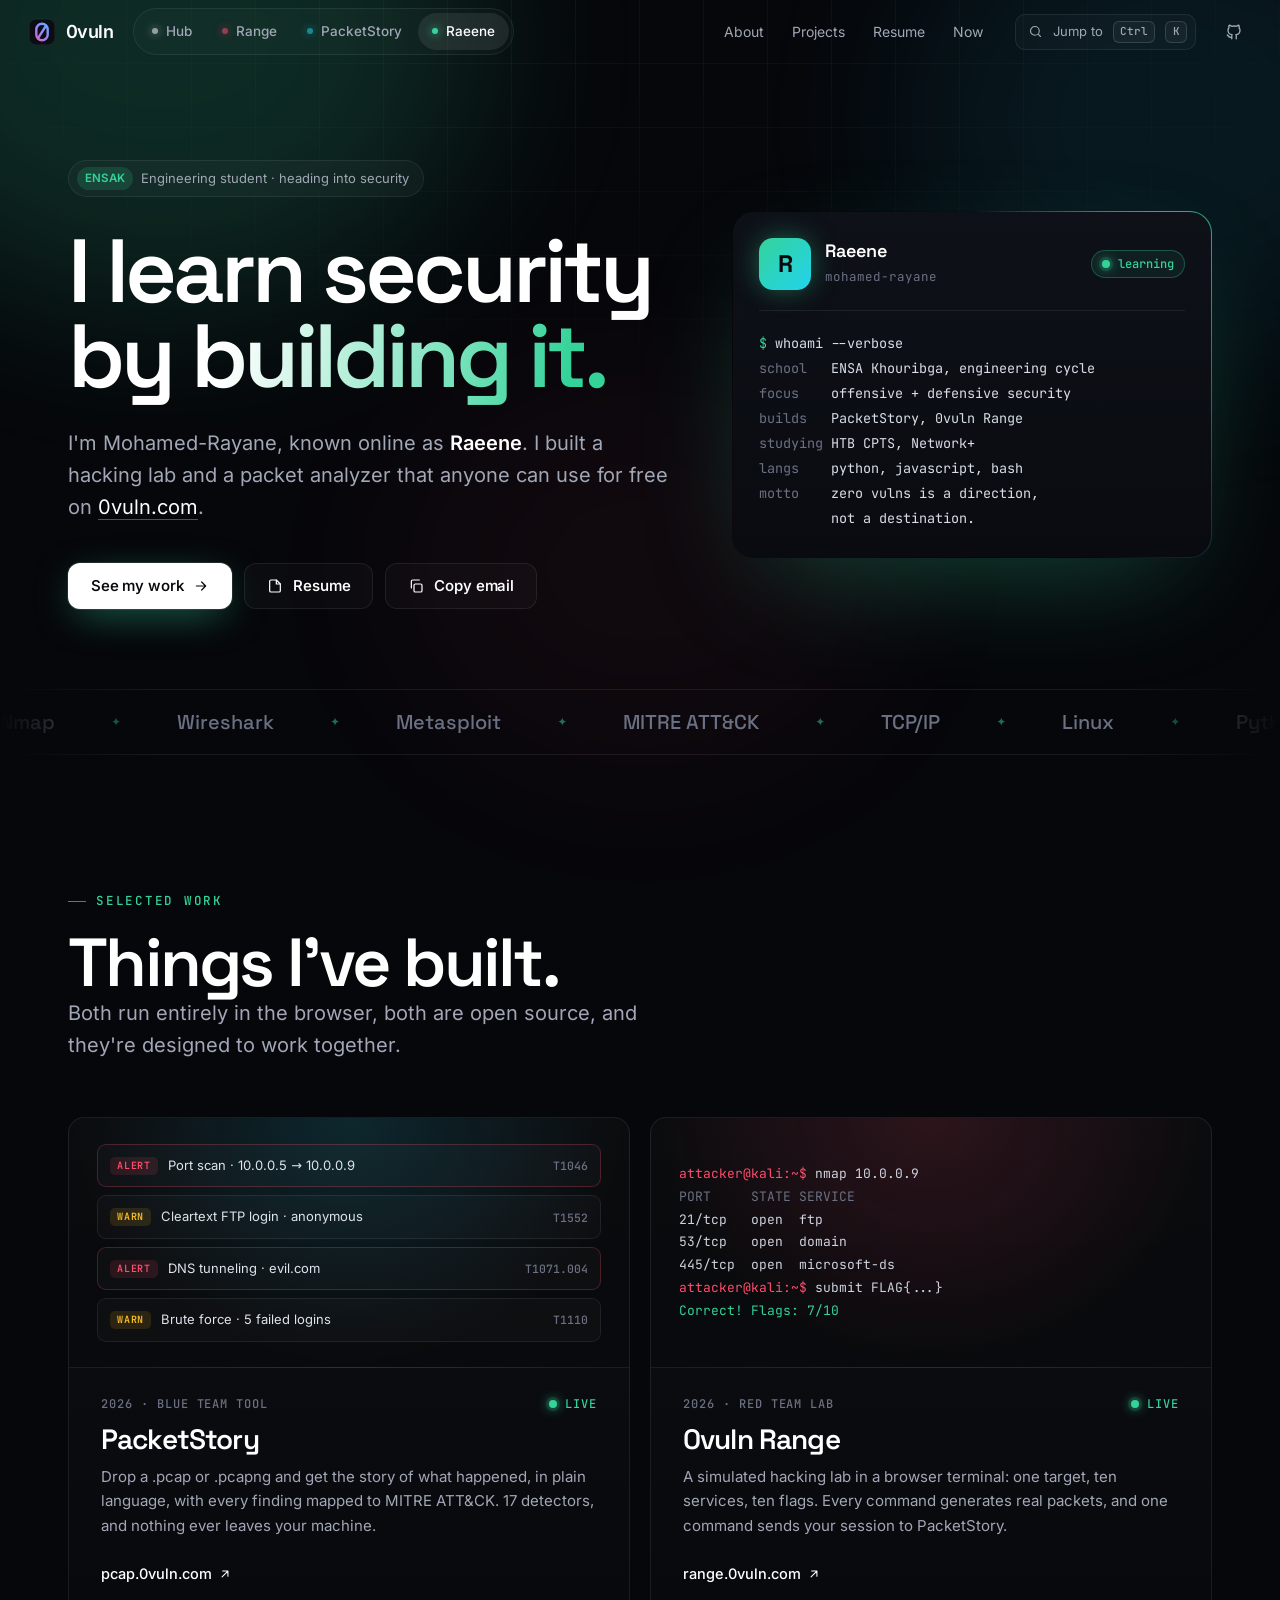
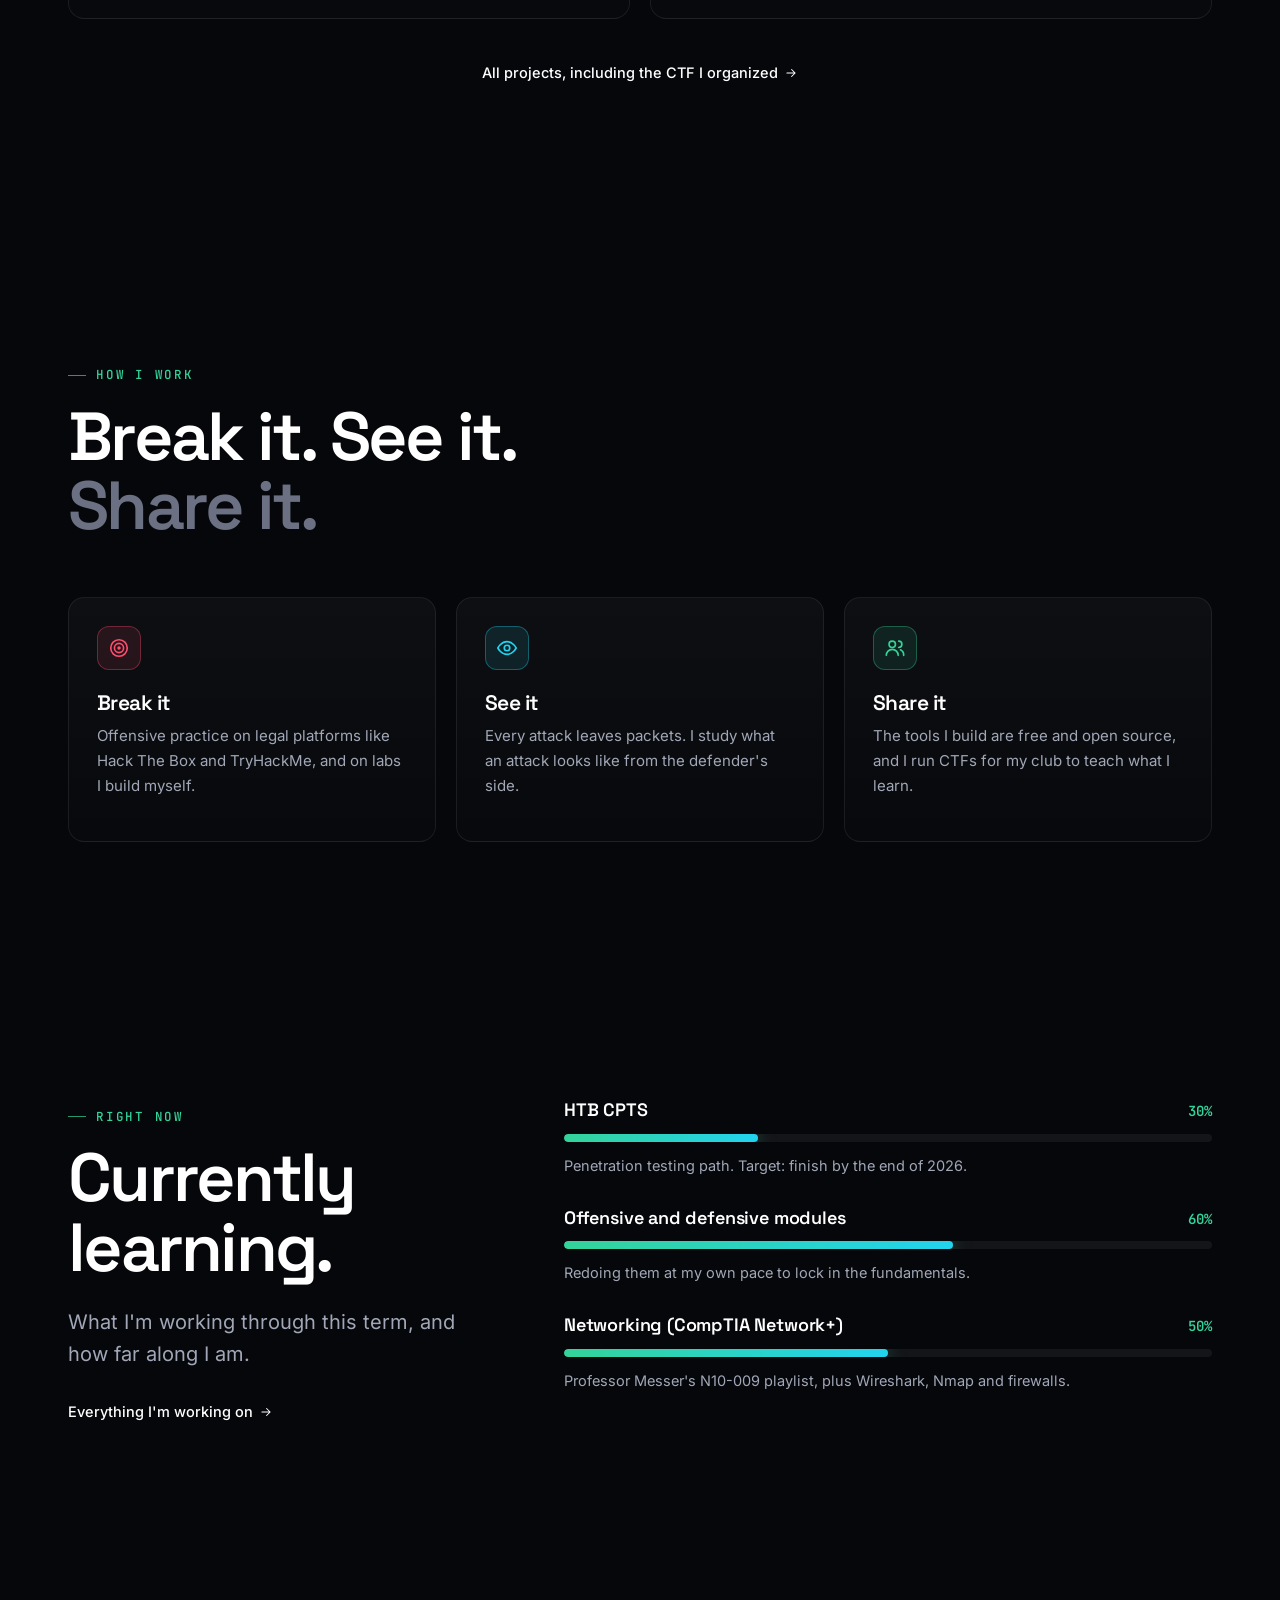
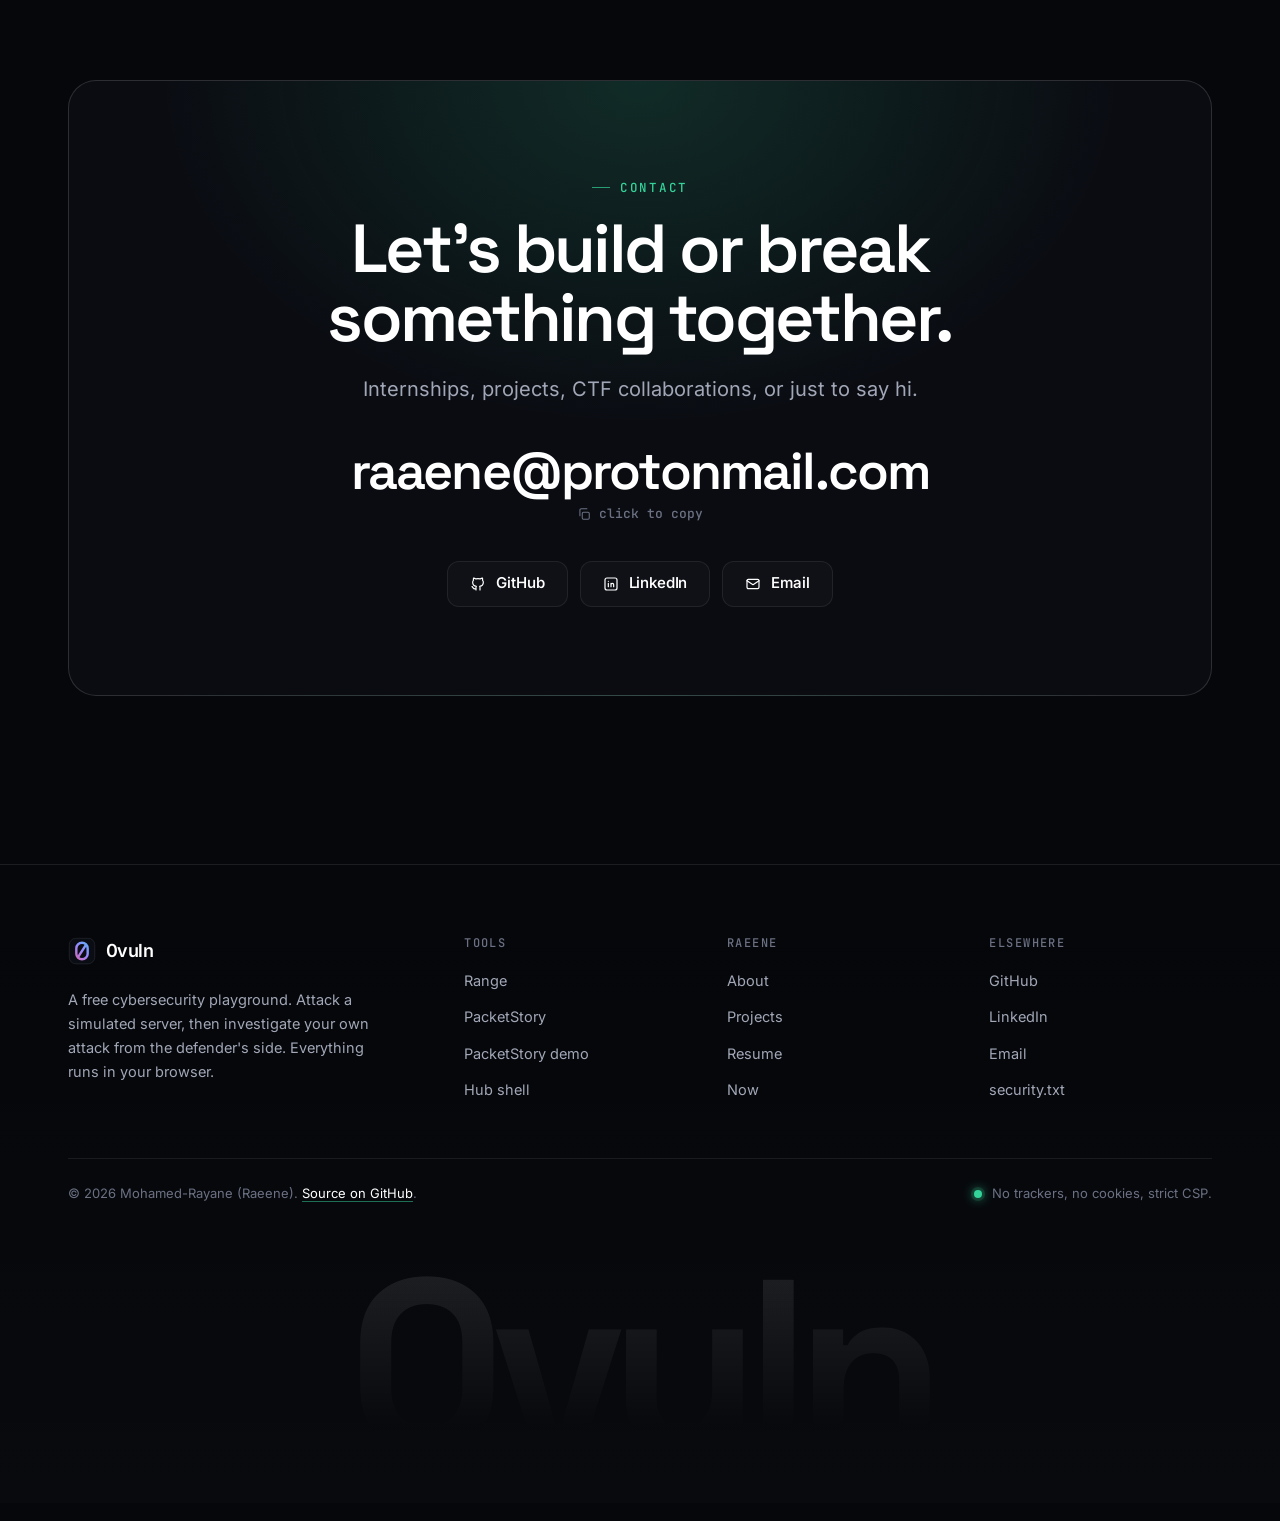
==== commit 25d421f6: "Full redo: sleek dark design shared across all 0vuln sites - One design system (ds.css/ds.js) on eve" ====
--- a/index.html
+++ b/index.html
@@ -1,54 +1,183 @@
 <!doctype html>
-<html lang="en">
+<html lang="en" class="no-js">
 <head>
 <meta charset="utf-8">
 <meta name="viewport" content="width=device-width,initial-scale=1">
 <title>Raeene: engineering student, future security engineer</title>
-<meta name="description" content="Mohamed-Rayane (Raeene): engineering student at ENSA Khouribga heading into cybersecurity. Creator of PacketStory and 0vuln Range.">
+<meta name="description" content="Mohamed-Rayane (Raeene), engineering student at ENSA Khouribga heading into cybersecurity. Creator of PacketStory and 0vuln Range.">
 <link rel="canonical" href="https://raeene.0vuln.com/">
 <meta property="og:type" content="profile">
+<meta property="og:site_name" content="0vuln">
 <meta property="og:url" content="https://raeene.0vuln.com/">
 <meta property="og:title" content="Raeene: engineering student, future security engineer">
-<meta property="og:description" content="Mohamed-Rayane (Raeene): engineering student at ENSA Khouribga heading into cybersecurity. Creator of PacketStory and 0vuln Range.">
+<meta property="og:description" content="Mohamed-Rayane (Raeene), engineering student at ENSA Khouribga heading into cybersecurity. Creator of PacketStory and 0vuln Range.">
 <meta property="og:image" content="https://raeene.0vuln.com/og.png">
 <meta name="twitter:card" content="summary_large_image">
-<meta name="theme-color" content="#05061a">
+<meta name="theme-color" content="#06070b">
 <link rel="icon" href="/favicon.svg" type="image/svg+xml">
-<link rel="preload" href="/vt323.woff2" as="font" type="font/woff2" crossorigin>
-<link rel="stylesheet" href="/style.css">
-<script src="/fx.js" defer></script>
+<link rel="preload" href="/fonts/inter.woff2" as="font" type="font/woff2" crossorigin>
+<link rel="preload" href="/fonts/space-grotesk.woff2" as="font" type="font/woff2" crossorigin>
+<link rel="stylesheet" href="/ds.css"><link rel="stylesheet" href="/raeene.css">
+<script src="/ds.js" defer></script><script src="/raeene.js" defer></script>
 <script type="application/ld+json">{"@context":"https://schema.org","@type":"Person","name":"Mohamed-Rayane","alternateName":"Raeene","url":"https://raeene.0vuln.com/","affiliation":{"@type":"CollegeOrUniversity","name":"ENSA Khouribga"},"sameAs":["https://github.com/Raeene","https://www.linkedin.com/in/ray-safi-938491195/"]}</script>
 </head>
-<body>
-<a class="skip" href="#main">skip to content</a>
-<header class="ov">
-  <a class="ov-logo" href="https://0vuln.com" aria-label="0vuln.com hub"><img src="/favicon.svg" alt="">0vuln</a><span class="ov-crumb">/ <a class="ov-home" href="/">raeene</a></span>
-  <nav aria-label="Pages"><a href="/" aria-current="page"><span>[1]</span> home</a><a href="/about/"><span>[2]</span> about</a><a href="/resume/"><span>[3]</span> resume</a><a href="/projects/"><span>[4]</span> projects</a><a href="/now/"><span>[5]</span> now</a></nav>
+<body data-site="raeene">
+<a class="skip" href="#main">Skip to content</a>
+<div class="bg-fx" aria-hidden="true"><i></i><i></i><i></i></div>
+<header class="nav" id="top">
+  <div class="wrap">
+    <a class="logo" href="https://0vuln.com/" aria-label="0vuln home"><img src="/favicon.svg" alt="" width="28" height="28"><span>0vuln</span></a>
+    <nav class="sites" aria-label="0vuln sites"><a class="s-hub" href="https://0vuln.com/">Hub</a><a class="s-range" href="https://range.0vuln.com/">Range</a><a class="s-pcap" href="https://pcap.0vuln.com/">PacketStory</a><a class="s-raeene" href="https://raeene.0vuln.com/" aria-current="page">Raeene</a></nav>
+    <span class="sp"></span>
+    <nav class="subnav" aria-label="On this site"><a href="/about/">About</a><a href="/projects/">Projects</a><a href="/resume/">Resume</a><a href="/now/">Now</a></nav>
+    <button class="k-btn" type="button" data-cmdk aria-label="Open command menu"><svg viewBox="0 0 24 24" fill="none" stroke="currentColor" stroke-width="1.8" stroke-linecap="round" stroke-linejoin="round" aria-hidden="true"><circle cx="11" cy="11" r="7"/><path d="m20 20-3.5-3.5"/></svg><span class="k-label">Jump to</span><span class="kbd k-mod">Ctrl</span><span class="kbd">K</span></button>
+    <a class="icon-btn gh" href="https://github.com/Raeene/0vuln.com" aria-label="Source code on GitHub"><svg viewBox="0 0 24 24" fill="none" stroke="currentColor" stroke-width="1.8" stroke-linecap="round" stroke-linejoin="round" aria-hidden="true"><path d="M9 19c-4.3 1.4-4.3-2.5-6-3m12 5v-3.5c0-1 .1-1.4-.5-2 2.8-.3 5.5-1.4 5.5-6a4.6 4.6 0 0 0-1.3-3.2 4.2 4.2 0 0 0-.1-3.2s-1.1-.3-3.5 1.3a12 12 0 0 0-6.2 0C6.5 2.8 5.4 3.1 5.4 3.1a4.2 4.2 0 0 0-.1 3.2A4.6 4.6 0 0 0 4 9.5c0 4.6 2.7 5.7 5.5 6-.6.6-.6 1.2-.5 2V21"/></svg></a>
+  </div>
 </header>
 <main id="main">
-<section class="hero">
-<div>
-  <div class="log"><p data-type>&gt; booting raeene.os ... <span class="ok">ok</span></p><p data-type>&gt; user: mohamed-rayane | school: ENSA Khouribga</p><p data-type>&gt; mission: learn, build, break (legally), defend</p></div>
-  <h1 class="glitch">RAEENE</h1>
-  <p class="role">engineering student <span class="sep">//</span> <span class="nw">future security engineer<span class="cur" aria-hidden="true"></span></span></p>
-  <p class="lead">I learn security by building it. I made a hacking lab and a packet analyzer, and you can use both for free on <a href="https://0vuln.com">0vuln.com</a>.</p>
-  <div class="row mt"><a class="btn" href="/projects/">see my projects &rarr;</a><a class="btn ghost" href="/resume/">resume</a></div>
-</div>
-<div><div class="radar"><canvas id="radar" aria-hidden="true"></canvas></div><p class="cap">simulated attack radar: decorative, not real traffic</p></div>
-</section>
-<h2>featured</h2>
-<div class="cards">
-  <article class="card k-cy"><div class="meta"><span>2026 / tool</span><span class="live">&#9679; live</span></div><h3>PacketStory</h3><p>Drop a capture and get the story of what happened: scans, brute force, cleartext logins, tunneling. Everything runs in your browser.</p><div class="links"><a href="https://pcap.0vuln.com">open &rarr;</a><a href="https://github.com/Raeene/pcap-site">source</a></div></article>
-  <article class="card k-mg"><div class="meta"><span>2026 / lab</span><span class="live">&#9679; live</span></div><h3>0vuln Range</h3><p>A simulated hacking lab with 10 services and 10 flags. Export your session as a real .pcap and investigate your own attack.</p><div class="links"><a href="https://range.0vuln.com">open &rarr;</a><a href="https://github.com/Raeene/range-site">source</a></div></article>
-</div>
-<h2>right now</h2>
-<div class="mini"><div class="job"><div class="hd"><h3>HTB CPTS</h3><span class="pc">30%</span></div><div class="bar" role="progressbar" aria-valuenow="30" aria-valuemin="0" aria-valuemax="100" aria-label="HTB CPTS"><i data-p="30"></i></div><p>Penetration testing path. Target: finish by end of 2026.</p></div><div class="job"><div class="hd"><h3>Offensive and defensive modules</h3><span class="pc">60%</span></div><div class="bar" role="progressbar" aria-valuenow="60" aria-valuemin="0" aria-valuemax="100" aria-label="Offensive and defensive modules"><i data-p="60"></i></div><p>Redoing them at my own pace to lock in the fundamentals.</p></div><div class="job"><div class="hd"><h3>Networking (CompTIA Network+)</h3><span class="pc">50%</span></div><div class="bar" role="progressbar" aria-valuenow="50" aria-valuemin="0" aria-valuemax="100" aria-label="Networking (CompTIA Network+)"><i data-p="50"></i></div><p>Professor Messer's N10-009 playlist, plus Wireshark, Nmap and firewalls.</p></div><p><a href="/now/">everything I'm working on &rarr;</a></p></div>
+  <section class="me-hero">
+    <div class="wrap me-grid">
+      <div>
+        <span class="pill rise"><b>ENSAK</b>Engineering student &middot; heading into security</span>
+        <h1 class="h-display rise d1">I learn security<br>by <span class="grad-acc">building it.</span></h1>
+        <p class="lead rise d2">I'm Mohamed-Rayane, known online as <strong>Raeene</strong>. I built a hacking lab and a packet analyzer that anyone can use for free on <a class="link" href="https://0vuln.com/">0vuln.com</a>.</p>
+        <div class="row rise d3">
+          <a class="btn btn-primary" href="/projects/">See my work<svg class="arrow" viewBox="0 0 24 24" fill="none" stroke="currentColor" stroke-width="1.8" stroke-linecap="round" stroke-linejoin="round" aria-hidden="true"><path d="M5 12h14M13 6l6 6-6 6"/></svg></a>
+          <a class="btn btn-ghost" href="/resume/"><svg viewBox="0 0 24 24" fill="none" stroke="currentColor" stroke-width="1.8" stroke-linecap="round" stroke-linejoin="round" aria-hidden="true"><path d="M14 3H6a2 2 0 0 0-2 2v14a2 2 0 0 0 2 2h12a2 2 0 0 0 2-2V9z"/><path d="M14 3v6h6"/></svg>Resume</a>
+          <button class="btn btn-ghost" type="button" data-copy="raaene@protonmail.com" data-copy-msg="Email copied: raaene@protonmail.com"><svg viewBox="0 0 24 24" fill="none" stroke="currentColor" stroke-width="1.8" stroke-linecap="round" stroke-linejoin="round" aria-hidden="true"><rect x="9" y="9" width="12" height="12" rx="2"/><path d="M5 15V5a2 2 0 0 1 2-2h10"/></svg>Copy email</button>
+        </div>
+      </div>
+      <div class="idcard rise d3">
+        <div class="id-in">
+          <div class="id-top"><span class="avatar">R</span><div><b>Raeene</b><span class="mono dim">mohamed-rayane</span></div><span class="id-st"><span class="dot"></span>learning</span></div>
+          <pre class="id-term" id="whoami" aria-label="Profile summary">
+<span class="a">$</span> whoami --verbose
+<span class="k">school</span>   ENSA Khouribga, engineering cycle
+<span class="k">focus</span>    offensive + defensive security
+<span class="k">builds</span>   PacketStory, 0vuln Range
+<span class="k">studying</span> HTB CPTS, Network+
+<span class="k">langs</span>    python, javascript, bash
+<span class="k">motto</span>    zero vulns is a direction,
+         not a destination.</pre>
+        </div>
+      </div>
+    </div>
+  </section>
 
+  <div class="marquee" aria-label="Tools and skills">
+    <div class="mq-track">
+      <span>Nmap</span><span>Wireshark</span><span>Metasploit</span><span>MITRE ATT&amp;CK</span><span>TCP/IP</span><span>Linux</span><span>Python</span><span>JavaScript</span><span>Packet analysis</span><span>Enumeration</span><span>Firewalls</span><span>Git</span>
+      <span aria-hidden="true">Nmap</span><span aria-hidden="true">Wireshark</span><span aria-hidden="true">Metasploit</span><span aria-hidden="true">MITRE ATT&amp;CK</span><span aria-hidden="true">TCP/IP</span><span aria-hidden="true">Linux</span><span aria-hidden="true">Python</span><span aria-hidden="true">JavaScript</span><span aria-hidden="true">Packet analysis</span><span aria-hidden="true">Enumeration</span><span aria-hidden="true">Firewalls</span><span aria-hidden="true">Git</span>
+    </div>
+  </div>
+
+  <section class="section">
+    <div class="wrap">
+      <div class="section-head reveal">
+        <p class="eyebrow">Selected work</p>
+        <h2 class="h-1">Things I've built.</h2>
+        <p class="lead">Both run entirely in the browser, both are open source, and they're designed to work together.</p>
+      </div>
+      <div class="work">
+        <a class="card c-cyan proj reveal" href="https://pcap.0vuln.com/">
+          <div class="proj-vis pv-pcap" aria-hidden="true">
+            <div class="pv-row a"><span class="sev s-alert">alert</span>Port scan &middot; 10.0.0.5 &rarr; 10.0.0.9<em>T1046</em></div>
+            <div class="pv-row w"><span class="sev s-warn">warn</span>Cleartext FTP login &middot; anonymous<em>T1552</em></div>
+            <div class="pv-row a"><span class="sev s-alert">alert</span>DNS tunneling &middot; evil.com<em>T1071.004</em></div>
+            <div class="pv-row w"><span class="sev s-warn">warn</span>Brute force &middot; 5 failed logins<em>T1110</em></div>
+          </div>
+          <div class="proj-body">
+            <div class="proj-meta"><span>2026 &middot; Blue team tool</span><span class="live"><span class="dot"></span>live</span></div>
+            <h3>PacketStory</h3>
+            <p>Drop a .pcap or .pcapng and get the story of what happened, in plain language, with every finding mapped to MITRE ATT&amp;CK. 17 detectors, and nothing ever leaves your machine.</p>
+            <span class="more">pcap.0vuln.com <svg viewBox="0 0 24 24" fill="none" stroke="currentColor" stroke-width="1.8" stroke-linecap="round" stroke-linejoin="round" aria-hidden="true"><path d="M7 17 17 7M8 7h9v9"/></svg></span>
+          </div>
+        </a>
+        <a class="card c-red proj reveal d1" href="https://range.0vuln.com/">
+          <div class="proj-vis pv-range" aria-hidden="true">
+            <pre><span class="r">attacker@kali:~$</span> nmap 10.0.0.9
+<span class="d">PORT     STATE SERVICE</span>
+21/tcp   open  ftp
+53/tcp   open  domain
+445/tcp  open  microsoft-ds
+<span class="r">attacker@kali:~$</span> submit FLAG{...}
+<span class="g">Correct! Flags: 7/10</span></pre>
+          </div>
+          <div class="proj-body">
+            <div class="proj-meta"><span>2026 &middot; Red team lab</span><span class="live"><span class="dot"></span>live</span></div>
+            <h3>0vuln Range</h3>
+            <p>A simulated hacking lab in a browser terminal: one target, ten services, ten flags. Every command generates real packets, and one command sends your session to PacketStory.</p>
+            <span class="more">range.0vuln.com <svg viewBox="0 0 24 24" fill="none" stroke="currentColor" stroke-width="1.8" stroke-linecap="round" stroke-linejoin="round" aria-hidden="true"><path d="M7 17 17 7M8 7h9v9"/></svg></span>
+          </div>
+        </a>
+      </div>
+      <p class="reveal center-link"><a class="more" href="/projects/">All projects, including the CTF I organized <svg viewBox="0 0 24 24" fill="none" stroke="currentColor" stroke-width="1.8" stroke-linecap="round" stroke-linejoin="round" aria-hidden="true"><path d="M5 12h14M13 6l6 6-6 6"/></svg></a></p>
+    </div>
+  </section>
+
+  <section class="section">
+    <div class="wrap">
+      <div class="section-head reveal">
+        <p class="eyebrow">How I work</p>
+        <h2 class="h-1">Break it. See it.<br><span class="dim">Share it.</span></h2>
+      </div>
+      <div class="grid g3">
+        <div class="card c-red reveal"><span class="ic"><svg viewBox="0 0 24 24" fill="none" stroke="currentColor" stroke-width="1.8" stroke-linecap="round" stroke-linejoin="round" aria-hidden="true"><circle cx="12" cy="12" r="9"/><circle cx="12" cy="12" r="5"/><circle cx="12" cy="12" r="1"/></svg></span><h3>Break it</h3><p>Offensive practice on legal platforms like Hack The Box and TryHackMe, and on labs I build myself.</p></div>
+        <div class="card c-cyan reveal d1"><span class="ic"><svg viewBox="0 0 24 24" fill="none" stroke="currentColor" stroke-width="1.8" stroke-linecap="round" stroke-linejoin="round" aria-hidden="true"><path d="M2 12s3.6-7 10-7 10 7 10 7-3.6 7-10 7S2 12 2 12z"/><circle cx="12" cy="12" r="3"/></svg></span><h3>See it</h3><p>Every attack leaves packets. I study what an attack looks like from the defender's side.</p></div>
+        <div class="card c-green reveal d2"><span class="ic"><svg viewBox="0 0 24 24" fill="none" stroke="currentColor" stroke-width="1.8" stroke-linecap="round" stroke-linejoin="round" aria-hidden="true"><circle cx="9" cy="8" r="3.5"/><path d="M2.5 20a6.5 6.5 0 0 1 13 0M16 4.5a3.5 3.5 0 0 1 0 7M18 14a6.5 6.5 0 0 1 3.5 6"/></svg></span><h3>Share it</h3><p>The tools I build are free and open source, and I run CTFs for my club to teach what I learn.</p></div>
+      </div>
+    </div>
+  </section>
+
+  <section class="section">
+    <div class="wrap now-split">
+      <div class="reveal">
+        <p class="eyebrow">Right now</p>
+        <h2 class="h-1">Currently<br>learning.</h2>
+        <p class="lead">What I'm working through this term, and how far along I am.</p>
+        <a class="more" href="/now/">Everything I'm working on <svg viewBox="0 0 24 24" fill="none" stroke="currentColor" stroke-width="1.8" stroke-linecap="round" stroke-linejoin="round" aria-hidden="true"><path d="M5 12h14M13 6l6 6-6 6"/></svg></a>
+      </div>
+      <div class="bars reveal d1">
+        <div class="bar-row"><div class="bar-h"><b>HTB CPTS</b><span>30%</span></div><div class="bar"><i data-p="30"></i></div><p>Penetration testing path. Target: finish by the end of 2026.</p></div>
+        <div class="bar-row"><div class="bar-h"><b>Offensive and defensive modules</b><span>60%</span></div><div class="bar"><i data-p="60"></i></div><p>Redoing them at my own pace to lock in the fundamentals.</p></div>
+        <div class="bar-row"><div class="bar-h"><b>Networking (CompTIA Network+)</b><span>50%</span></div><div class="bar"><i data-p="50"></i></div><p>Professor Messer's N10-009 playlist, plus Wireshark, Nmap and firewalls.</p></div>
+      </div>
+    </div>
+  </section>
+
+  <section class="section">
+    <div class="wrap">
+      <div class="contact reveal">
+        <p class="eyebrow">Contact</p>
+        <h2 class="h-1">Let's build or break<br>something together.</h2>
+        <p class="lead">Internships, projects, CTF collaborations, or just to say hi.</p>
+        <button class="mail-big" type="button" data-copy="raaene@protonmail.com" data-copy-msg="Email copied">raaene@protonmail.com<span><svg viewBox="0 0 24 24" fill="none" stroke="currentColor" stroke-width="1.8" stroke-linecap="round" stroke-linejoin="round" aria-hidden="true"><rect x="9" y="9" width="12" height="12" rx="2"/><path d="M5 15V5a2 2 0 0 1 2-2h10"/></svg>click to copy</span></button>
+        <div class="row">
+          <a class="btn btn-ghost" href="https://github.com/Raeene"><svg viewBox="0 0 24 24" fill="none" stroke="currentColor" stroke-width="1.8" stroke-linecap="round" stroke-linejoin="round" aria-hidden="true"><path d="M9 19c-4.3 1.4-4.3-2.5-6-3m12 5v-3.5c0-1 .1-1.4-.5-2 2.8-.3 5.5-1.4 5.5-6a4.6 4.6 0 0 0-1.3-3.2 4.2 4.2 0 0 0-.1-3.2s-1.1-.3-3.5 1.3a12 12 0 0 0-6.2 0C6.5 2.8 5.4 3.1 5.4 3.1a4.2 4.2 0 0 0-.1 3.2A4.6 4.6 0 0 0 4 9.5c0 4.6 2.7 5.7 5.5 6-.6.6-.6 1.2-.5 2V21"/></svg>GitHub</a>
+          <a class="btn btn-ghost" href="https://www.linkedin.com/in/ray-safi-938491195/"><svg viewBox="0 0 24 24" fill="none" stroke="currentColor" stroke-width="1.8" stroke-linecap="round" stroke-linejoin="round" aria-hidden="true"><rect x="3" y="3" width="18" height="18" rx="3"/><path d="M8 11v5M8 8v.01M12 16v-5M16 16v-3a2 2 0 0 0-4 0"/></svg>LinkedIn</a>
+          <a class="btn btn-ghost" href="mailto:raaene@protonmail.com"><svg viewBox="0 0 24 24" fill="none" stroke="currentColor" stroke-width="1.8" stroke-linecap="round" stroke-linejoin="round" aria-hidden="true"><rect x="3" y="5" width="18" height="14" rx="2"/><path d="m3 7 9 6 9-6"/></svg>Email</a>
+        </div>
+      </div>
+    </div>
+  </section>
 </main>
 <footer class="foot">
-  <span>&copy; 2026 Mohamed-Rayane (Raeene). Part of <a href="https://0vuln.com">0vuln.com</a>.</span>
-  <nav aria-label="Elsewhere"><a href="https://github.com/Raeene">github</a><a href="https://www.linkedin.com/in/ray-safi-938491195/">linkedin</a><a href="mailto:raaene@protonmail.com">email</a><a href="https://range.0vuln.com">range</a><a href="https://pcap.0vuln.com">pcap</a></nav>
+  <div class="wrap">
+    <div class="foot-grid">
+      <div>
+        <a class="logo" href="https://0vuln.com/"><img src="/favicon.svg" alt="" width="28" height="28"><span>0vuln</span></a>
+        <p class="blurb">A free cybersecurity playground. Attack a simulated server, then investigate your own attack from the defender's side. Everything runs in your browser.</p>
+      </div>
+      <div><h4>Tools</h4><ul><li><a href="https://range.0vuln.com/">Range</a></li><li><a href="https://pcap.0vuln.com/">PacketStory</a></li><li><a href="https://pcap.0vuln.com/#demo">PacketStory demo</a></li><li><a href="https://0vuln.com/#shell">Hub shell</a></li></ul></div>
+      <div><h4>Raeene</h4><ul><li><a href="https://raeene.0vuln.com/about/">About</a></li><li><a href="https://raeene.0vuln.com/projects/">Projects</a></li><li><a href="https://raeene.0vuln.com/resume/">Resume</a></li><li><a href="https://raeene.0vuln.com/now/">Now</a></li></ul></div>
+      <div><h4>Elsewhere</h4><ul><li><a href="https://github.com/Raeene">GitHub</a></li><li><a href="https://www.linkedin.com/in/ray-safi-938491195/">LinkedIn</a></li><li><a href="mailto:raaene@protonmail.com">Email</a></li><li><a href="https://0vuln.com/.well-known/security.txt">security.txt</a></li></ul></div>
+    </div>
+    <div class="foot-bot">
+      <span>&copy; <span data-year>2026</span> Mohamed-Rayane (Raeene). <a class="link" href="https://github.com/Raeene/0vuln.com">Source on GitHub</a>.</span>
+      <span class="status"><span class="dot"></span>No trackers, no cookies, strict CSP.</span>
+    </div>
+    <div class="foot-word" aria-hidden="true">0vuln</div>
+  </div>
 </footer>
-<div class="keys" aria-hidden="true"><span>press a key:</span><a href="/"><b>1</b> home</a><a href="/about/"><b>2</b> about</a><a href="/resume/"><b>3</b> resume</a><a href="/projects/"><b>4</b> projects</a><a href="/now/"><b>5</b> now</a></div>
 </body>
 </html>
--- a/ds.css
+++ b/ds.css
@@ -0,0 +1,278 @@
+/* =====================================================================
+   0vuln design system (shared, identical on every *.0vuln.com site)
+   Edit in one place, copy to all four repos.
+   ===================================================================== */
+@font-face { font-family: "Inter"; src: url("/fonts/inter.woff2") format("woff2"); font-weight: 100 900; font-display: swap; }
+@font-face { font-family: "Space Grotesk"; src: url("/fonts/space-grotesk.woff2") format("woff2"); font-weight: 300 700; font-display: swap; }
+@font-face { font-family: "JetBrains Mono"; src: url("/fonts/jetbrains-mono.woff2") format("woff2"); font-weight: 100 800; font-display: swap; }
+
+:root {
+  --bg: #06070b;
+  --bg-2: #0a0c12;
+  --bg-3: #0f121a;
+  --panel: rgba(255, 255, 255, .025);
+  --panel-2: rgba(255, 255, 255, .045);
+  --line: rgba(255, 255, 255, .075);
+  --line-2: rgba(255, 255, 255, .14);
+  --text: #eceef4;
+  --muted: #a1a7b6;
+  --dim: #6b7183;
+  --red: #ff4d6d;
+  --violet: #9b87ff;
+  --cyan: #22d3ee;
+  --green: #34d399;
+  --amber: #fbbf24;
+  --brand: linear-gradient(100deg, var(--red) 0%, var(--violet) 50%, var(--cyan) 100%);
+  --acc: var(--violet);
+  --acc-rgb: 155, 135, 255;
+  --sans: "Inter", ui-sans-serif, system-ui, -apple-system, "Segoe UI", Roboto, sans-serif;
+  --display: "Space Grotesk", "Inter", ui-sans-serif, system-ui, sans-serif;
+  --mono: "JetBrains Mono", ui-monospace, "SF Mono", Menlo, Consolas, monospace;
+  --r: 16px;
+  --r-sm: 10px;
+  --w: 1200px;
+  --nav-h: 64px;
+  --ease: cubic-bezier(.2, .7, .2, 1);
+  color-scheme: dark;
+}
+body[data-site="range"] { --acc: var(--red); --acc-rgb: 255, 77, 109; }
+body[data-site="pcap"] { --acc: var(--cyan); --acc-rgb: 34, 211, 238; }
+body[data-site="raeene"] { --acc: var(--green); --acc-rgb: 52, 211, 153; }
+
+*, *::before, *::after { box-sizing: border-box; }
+html { -webkit-text-size-adjust: 100%; scroll-behavior: smooth; scroll-padding-top: calc(var(--nav-h) + 24px); }
+body { margin: 0; min-height: 100vh; background: var(--bg); color: var(--text); font: 16px/1.65 var(--sans); font-feature-settings: "cv11", "ss01", "ss03", "zero"; -webkit-font-smoothing: antialiased; -moz-osx-font-smoothing: grayscale; overflow-x: hidden; }
+img, svg, canvas { display: block; max-width: 100%; }
+a { color: inherit; text-decoration: none; }
+button, input, select, textarea { font: inherit; color: inherit; }
+button { cursor: pointer; background: none; border: 0; padding: 0; }
+[hidden] { display: none !important; }
+::selection { background: rgba(var(--acc-rgb), .35); color: #fff; }
+:focus-visible { outline: 2px solid var(--acc); outline-offset: 3px; border-radius: 6px; }
+code, kbd, pre, .mono { font-family: var(--mono); font-feature-settings: normal; }
+code { font-size: .88em; padding: .12em .42em; border-radius: 6px; background: var(--panel-2); border: 1px solid var(--line); color: #fff; }
+p { margin: 0 0 1em; }
+h1, h2, h3, h4 { font-family: var(--display); font-weight: 600; letter-spacing: -.025em; line-height: 1.08; margin: 0; color: #fff; }
+
+.skip { position: absolute; left: 16px; top: -60px; z-index: 100; padding: 10px 16px; border-radius: 10px; background: #fff; color: #000; font-weight: 600; }
+.skip:focus { top: 12px; }
+
+/* ---------- ambient background ---------- */
+.bg-fx { position: fixed; inset: 0; z-index: -1; pointer-events: none; overflow: hidden; }
+.bg-fx::before { content: ""; position: absolute; inset: -1px; background-image: linear-gradient(var(--line) 1px, transparent 1px), linear-gradient(90deg, var(--line) 1px, transparent 1px); background-size: 64px 64px; mask-image: radial-gradient(ellipse 80% 60% at 50% 0%, #000 10%, transparent 75%); -webkit-mask-image: radial-gradient(ellipse 80% 60% at 50% 0%, #000 10%, transparent 75%); opacity: .55; }
+.bg-fx i { position: absolute; border-radius: 50%; filter: blur(90px); opacity: .32; animation: drift 26s var(--ease) infinite alternate; }
+.bg-fx i:nth-child(1) { width: 640px; height: 520px; left: -160px; top: -220px; background: rgba(var(--acc-rgb), .55); }
+.bg-fx i:nth-child(2) { width: 560px; height: 480px; right: -180px; top: -120px; background: rgba(34, 211, 238, .28); animation-delay: -9s; }
+.bg-fx i:nth-child(3) { width: 520px; height: 420px; left: 30%; top: 40vh; background: rgba(255, 77, 109, .14); animation-delay: -17s; }
+@keyframes drift { to { transform: translate3d(80px, 60px, 0) scale(1.15); } }
+
+/* ---------- layout ---------- */
+.wrap { width: 100%; max-width: var(--w); margin: 0 auto; padding: 0 28px; }
+.section { padding: 128px 0; position: relative; }
+.section.tight { padding: 88px 0; }
+.section-head { max-width: 720px; margin-bottom: 56px; }
+.section-head.center { margin-left: auto; margin-right: auto; text-align: center; }
+.eyebrow { display: inline-flex; align-items: center; gap: 10px; font: 500 12.5px/1 var(--mono); letter-spacing: .14em; text-transform: uppercase; color: var(--acc); margin-bottom: 20px; }
+.eyebrow::before { content: ""; width: 18px; height: 1px; background: currentColor; opacity: .7; }
+.h-display { font-size: clamp(48px, 8.4vw, 112px); letter-spacing: -.045em; line-height: .95; font-weight: 600; }
+.h-1 { font-size: clamp(38px, 5.4vw, 68px); letter-spacing: -.04em; line-height: 1.02; }
+.h-2 { font-size: clamp(30px, 3.8vw, 48px); letter-spacing: -.035em; }
+.h-3 { font-size: 22px; letter-spacing: -.02em; }
+.lead { font-size: clamp(17px, 1.6vw, 20px); line-height: 1.6; color: var(--muted); max-width: 640px; }
+.muted { color: var(--muted); }
+.dim { color: var(--dim); }
+.grad { background: var(--brand); -webkit-background-clip: text; background-clip: text; color: transparent; }
+.acc { color: var(--acc); }
+.grad-acc { background: linear-gradient(100deg, #fff 10%, rgba(var(--acc-rgb), 1) 90%); -webkit-background-clip: text; background-clip: text; color: transparent; }
+.row { display: flex; flex-wrap: wrap; gap: 12px; align-items: center; }
+.grid { display: grid; gap: 20px; }
+.g2 { grid-template-columns: repeat(2, minmax(0, 1fr)); }
+.g3 { grid-template-columns: repeat(3, minmax(0, 1fr)); }
+.g4 { grid-template-columns: repeat(4, minmax(0, 1fr)); }
+@media (max-width: 960px) { .g3, .g4 { grid-template-columns: repeat(2, minmax(0, 1fr)); } }
+@media (max-width: 680px) { .g2, .g3, .g4 { grid-template-columns: 1fr; } .section { padding: 88px 0; } .wrap { padding: 0 20px; } }
+.divider { height: 1px; background: linear-gradient(90deg, transparent, var(--line-2), transparent); border: 0; margin: 0; }
+
+/* ---------- nav ---------- */
+.nav { position: sticky; top: 0; z-index: 50; height: var(--nav-h); border-bottom: 1px solid transparent; transition: background .3s, border-color .3s, backdrop-filter .3s; }
+.nav.scrolled, .nav.solid { background: rgba(6, 7, 11, .72); backdrop-filter: saturate(160%) blur(16px); -webkit-backdrop-filter: saturate(160%) blur(16px); border-bottom-color: var(--line); }
+.nav .wrap { height: 100%; display: flex; align-items: center; gap: 20px; max-width: 1360px; }
+.logo { display: inline-flex; align-items: center; gap: 10px; font: 600 18px/1 var(--sans); font-feature-settings: "zero"; letter-spacing: -.03em; color: #fff; flex-shrink: 0; }
+.logo img { width: 28px; height: 28px; }
+.sites { display: flex; gap: 2px; padding: 4px; border: 1px solid var(--line); border-radius: 999px; background: rgba(255, 255, 255, .02); overflow-x: auto; scrollbar-width: none; }
+.sites::-webkit-scrollbar { display: none; }
+.sites a { display: inline-flex; align-items: center; gap: 8px; padding: 7px 14px; border-radius: 999px; font-size: 13.5px; font-weight: 500; color: var(--muted); white-space: nowrap; transition: color .2s, background .2s; }
+.sites a::before { content: ""; width: 6px; height: 6px; border-radius: 50%; background: var(--c, var(--violet)); box-shadow: 0 0 10px var(--c, var(--violet)); opacity: .55; transition: opacity .2s; }
+.sites a:hover { color: #fff; }
+.sites a:hover::before, .sites a[aria-current]::before { opacity: 1; }
+.sites a[aria-current] { color: #fff; background: rgba(255, 255, 255, .08); }
+.sites .s-hub { --c: #fff; }
+.sites .s-range { --c: var(--red); }
+.sites .s-pcap { --c: var(--cyan); }
+.sites .s-raeene { --c: var(--green); }
+.nav .sp { flex: 1; }
+.subnav { display: flex; gap: 4px; }
+.subnav a { padding: 8px 12px; border-radius: 8px; font-size: 14px; color: var(--muted); transition: color .2s, background .2s; }
+.subnav a:hover { color: #fff; background: var(--panel-2); }
+.subnav a[aria-current] { color: #fff; }
+.k-btn { display: inline-flex; align-items: center; gap: 10px; height: 36px; padding: 0 8px 0 12px; border: 1px solid var(--line); border-radius: 10px; background: var(--panel); color: var(--muted); font-size: 13px; transition: border-color .2s, color .2s; flex-shrink: 0; }
+.k-btn:hover { border-color: var(--line-2); color: #fff; }
+.k-btn svg { width: 15px; height: 15px; }
+.kbd, kbd { display: inline-flex; align-items: center; justify-content: center; min-width: 22px; height: 22px; padding: 0 6px; border-radius: 6px; border: 1px solid var(--line-2); background: rgba(255, 255, 255, .04); font: 500 11px/1 var(--mono); color: var(--muted); }
+.icon-btn { display: inline-grid; place-items: center; width: 36px; height: 36px; border-radius: 10px; color: var(--muted); transition: color .2s, background .2s; flex-shrink: 0; }
+.icon-btn:hover { color: #fff; background: var(--panel-2); }
+.icon-btn svg { width: 18px; height: 18px; }
+@media (max-width: 1080px) { .subnav { display: none; } }
+@media (max-width: 760px) { .k-btn .k-label, .k-btn .kbd { display: none; } .k-btn { padding: 0; width: 36px; justify-content: center; } .nav .gh { display: none; } .logo span { display: none; } .nav .wrap { gap: 12px; } }
+
+/* ---------- buttons ---------- */
+.btn { position: relative; display: inline-flex; align-items: center; justify-content: center; gap: 10px; height: 46px; padding: 0 22px; border-radius: 12px; font-size: 15px; font-weight: 550; letter-spacing: -.01em; white-space: nowrap; border: 1px solid transparent; transition: transform .2s var(--ease), background .2s, border-color .2s, box-shadow .3s, color .2s; }
+.btn:active { transform: translateY(1px) scale(.99); }
+.btn svg { width: 16px; height: 16px; transition: transform .25s var(--ease); }
+.btn:hover svg.arrow { transform: translateX(3px); }
+.btn-primary { background: #fff; color: #07080c; box-shadow: 0 0 0 1px rgba(255, 255, 255, .1), 0 10px 40px -10px rgba(var(--acc-rgb), .6); }
+.btn-primary:hover { box-shadow: 0 0 0 1px rgba(255, 255, 255, .2), 0 16px 50px -10px rgba(var(--acc-rgb), .85); }
+.btn-acc { background: rgba(var(--acc-rgb), .14); color: #fff; border-color: rgba(var(--acc-rgb), .45); }
+.btn-acc:hover { background: rgba(var(--acc-rgb), .22); border-color: rgba(var(--acc-rgb), .75); box-shadow: 0 0 30px -6px rgba(var(--acc-rgb), .6); }
+.btn-ghost { background: var(--panel); border-color: var(--line); color: #fff; }
+.btn-ghost:hover { background: var(--panel-2); border-color: var(--line-2); }
+.btn-sm { height: 36px; padding: 0 14px; font-size: 13.5px; border-radius: 10px; }
+.link { color: #fff; border-bottom: 1px solid rgba(var(--acc-rgb), .5); transition: border-color .2s, color .2s; }
+.link:hover { color: var(--acc); border-color: var(--acc); }
+.more { display: inline-flex; align-items: center; gap: 6px; font-size: 14.5px; font-weight: 500; color: #fff; }
+.more svg { width: 14px; height: 14px; transition: transform .25s var(--ease); }
+.more:hover svg, a:hover .more svg { transform: translateX(3px); }
+
+/* ---------- pills / chips ---------- */
+.pill { display: inline-flex; align-items: center; gap: 8px; padding: 6px 14px 6px 8px; border-radius: 999px; border: 1px solid var(--line); background: rgba(255, 255, 255, .03); font-size: 13px; color: var(--muted); backdrop-filter: blur(8px); }
+.pill b { font-weight: 600; padding: 2px 8px; border-radius: 999px; background: rgba(var(--acc-rgb), .16); color: var(--acc); font-size: 11.5px; letter-spacing: .02em; }
+.pill:hover { border-color: var(--line-2); color: #fff; }
+.chips { display: flex; flex-wrap: wrap; gap: 6px; list-style: none; margin: 0; padding: 0; }
+.chips li, .chip { font: 500 12px/1 var(--mono); padding: 6px 10px; border-radius: 7px; border: 1px solid var(--line); background: rgba(255, 255, 255, .02); color: var(--muted); }
+.dot { display: inline-block; width: 8px; height: 8px; border-radius: 50%; background: var(--green); box-shadow: 0 0 0 3px rgba(52, 211, 153, .15), 0 0 12px var(--green); }
+.dot.off { background: var(--red); box-shadow: 0 0 0 3px rgba(255, 77, 109, .15); }
+.dot.wait { background: var(--dim); box-shadow: none; animation: blink 1.2s infinite; }
+@keyframes blink { 50% { opacity: .3; } }
+
+/* ---------- cards (with cursor spotlight) ---------- */
+.card { position: relative; border-radius: var(--r); border: 1px solid var(--line); background: linear-gradient(180deg, rgba(255, 255, 255, .035), rgba(255, 255, 255, .012)); padding: 28px; overflow: hidden; isolation: isolate; transition: border-color .3s, transform .4s var(--ease); }
+.card::before { content: ""; position: absolute; inset: 0; z-index: -1; opacity: 0; transition: opacity .35s; background: radial-gradient(520px circle at var(--mx, 50%) var(--my, 0%), rgba(var(--acc-rgb), .12), transparent 45%); }
+.card::after { content: ""; position: absolute; inset: 0; border-radius: inherit; padding: 1px; opacity: 0; transition: opacity .35s; pointer-events: none; background: radial-gradient(360px circle at var(--mx, 50%) var(--my, 0%), rgba(var(--acc-rgb), .7), transparent 50%); -webkit-mask: linear-gradient(#000 0 0) content-box, linear-gradient(#000 0 0); -webkit-mask-composite: xor; mask: linear-gradient(#000 0 0) content-box exclude, linear-gradient(#000 0 0); }
+.card:hover::before, .card:hover::after { opacity: 1; }
+a.card:hover { transform: translateY(-3px); }
+.card h3 { font-size: 21px; margin-bottom: 10px; }
+.card p { color: var(--muted); font-size: 15px; }
+.card .ic { display: grid; place-items: center; width: 44px; height: 44px; border-radius: 12px; border: 1px solid rgba(var(--acc-rgb), .35); background: rgba(var(--acc-rgb), .1); color: var(--acc); margin-bottom: 22px; }
+.card .ic svg { width: 22px; height: 22px; }
+.c-red { --acc: var(--red); --acc-rgb: 255, 77, 109; }
+.c-cyan { --acc: var(--cyan); --acc-rgb: 34, 211, 238; }
+.c-green { --acc: var(--green); --acc-rgb: 52, 211, 153; }
+.c-violet { --acc: var(--violet); --acc-rgb: 155, 135, 255; }
+.c-amber { --acc: var(--amber); --acc-rgb: 251, 191, 36; }
+
+/* ---------- stat strip ---------- */
+.stats { display: grid; grid-template-columns: repeat(4, 1fr); border: 1px solid var(--line); border-radius: var(--r); background: var(--panel); overflow: hidden; }
+.stats > div { padding: 28px 28px 24px; border-left: 1px solid var(--line); }
+.stats > div:first-child { border-left: 0; }
+.stats b { display: block; font: 600 clamp(32px, 3.6vw, 44px)/1 var(--display); letter-spacing: -.04em; color: #fff; margin-bottom: 10px; font-variant-numeric: tabular-nums; }
+.stats span { font-size: 14px; color: var(--muted); }
+@media (max-width: 760px) { .stats { grid-template-columns: 1fr 1fr; } .stats > div:nth-child(3) { border-left: 0; } .stats > div:nth-child(n+3) { border-top: 1px solid var(--line); } }
+
+/* ---------- terminal window ---------- */
+.term { position: relative; border-radius: var(--r); border: 1px solid var(--line-2); background: rgba(8, 10, 15, .88); box-shadow: 0 40px 120px -40px rgba(0, 0, 0, .9), 0 0 0 1px rgba(0, 0, 0, .4), inset 0 1px 0 rgba(255, 255, 255, .05); overflow: hidden; backdrop-filter: blur(20px); }
+.term-bar { display: flex; align-items: center; gap: 8px; height: 44px; padding: 0 16px; border-bottom: 1px solid var(--line); background: rgba(255, 255, 255, .02); font: 500 12.5px/1 var(--mono); color: var(--dim); }
+.term-bar .lights { display: flex; gap: 7px; margin-right: 10px; }
+.term-bar .lights i { width: 11px; height: 11px; border-radius: 50%; background: #2a2e39; }
+.term-bar .lights i:nth-child(1) { background: #ff5f57; } .term-bar .lights i:nth-child(2) { background: #febc2e; } .term-bar .lights i:nth-child(3) { background: #28c840; }
+.term-bar .title { flex: 1; text-align: center; margin-right: 52px; white-space: nowrap; overflow: hidden; text-overflow: ellipsis; }
+.term-bar button { color: var(--dim); font: inherit; padding: 6px 8px; border-radius: 6px; }
+.term-bar button:hover { color: #fff; background: var(--panel-2); }
+.term-body { font: 14px/1.7 var(--mono); padding: 20px 22px; color: #d9dde7; white-space: pre-wrap; word-break: break-word; overflow-y: auto; }
+.term-body .c { color: #fff; }
+.term-body .d { color: var(--dim); }
+.term-body .e { color: #ff7a8f; }
+.term-body .g { color: var(--green); }
+.term-body .y { color: var(--amber); }
+.term-body .m { color: var(--violet); }
+.term-body .k { color: var(--cyan); }
+.term-body .a { color: var(--acc); }
+.term-line { display: flex; align-items: center; gap: 10px; padding: 0 22px 18px; font: 14px/1.7 var(--mono); }
+.term-line label { color: var(--acc); white-space: nowrap; flex-shrink: 0; }
+.term-line input { flex: 1; min-width: 0; background: transparent; border: 0; outline: 0; color: #fff; caret-color: var(--acc); padding: 0; font: inherit; }
+.term-line input::placeholder { color: var(--dim); }
+.term:fullscreen { border-radius: 0; display: flex; flex-direction: column; background: #06070b; }
+.term:fullscreen .term-body { flex: 1; max-height: none !important; }
+
+/* ---------- tables ---------- */
+.tbl-wrap { border: 1px solid var(--line); border-radius: var(--r-sm); overflow: auto; background: rgba(255, 255, 255, .015); }
+.tbl { width: 100%; border-collapse: collapse; font-size: 13.5px; }
+.tbl th { position: sticky; top: 0; z-index: 1; text-align: left; font: 500 11.5px/1 var(--mono); letter-spacing: .06em; text-transform: uppercase; color: var(--dim); padding: 13px 14px; background: #0b0d13; border-bottom: 1px solid var(--line); white-space: nowrap; }
+.tbl td { padding: 10px 14px; border-bottom: 1px solid var(--line); vertical-align: top; }
+.tbl tr:last-child td { border-bottom: 0; }
+.tbl tbody tr { transition: background .15s; }
+.tbl tbody tr:hover { background: rgba(255, 255, 255, .025); }
+.tbl .num { text-align: right; font-variant-numeric: tabular-nums; }
+.tbl .mono, .tbl td.m { font-family: var(--mono); font-size: 12.5px; }
+
+/* ---------- footer ---------- */
+.foot { position: relative; margin-top: 40px; border-top: 1px solid var(--line); padding: 72px 0 40px; background: linear-gradient(180deg, transparent, rgba(255, 255, 255, .015)); }
+.foot-grid { display: grid; grid-template-columns: 1.6fr repeat(3, 1fr); gap: 40px; }
+.foot h4 { font: 500 12px/1 var(--mono); letter-spacing: .12em; text-transform: uppercase; color: var(--dim); margin-bottom: 18px; }
+.foot ul { list-style: none; margin: 0; padding: 0; display: grid; gap: 10px; }
+.foot ul a { color: var(--muted); font-size: 14.5px; transition: color .2s; }
+.foot ul a:hover { color: #fff; }
+.foot .blurb { color: var(--muted); font-size: 14.5px; max-width: 320px; margin-top: 16px; }
+.foot-bot { display: flex; flex-wrap: wrap; gap: 16px; justify-content: space-between; align-items: center; margin-top: 56px; padding-top: 24px; border-top: 1px solid var(--line); font-size: 13px; color: var(--dim); }
+.foot-bot .status { display: inline-flex; align-items: center; gap: 10px; }
+.foot-word { font: 700 clamp(80px, 19vw, 260px)/.8 var(--display); letter-spacing: -.06em; text-align: center; margin-top: 64px; background: linear-gradient(180deg, rgba(255, 255, 255, .09), rgba(255, 255, 255, 0) 85%); -webkit-background-clip: text; background-clip: text; color: transparent; user-select: none; }
+@media (max-width: 760px) { .foot-grid { grid-template-columns: 1fr 1fr; } .foot-grid > :first-child { grid-column: 1 / -1; } }
+
+/* ---------- command palette ---------- */
+.cmdk-back { position: fixed; inset: 0; z-index: 200; background: rgba(3, 4, 7, .6); backdrop-filter: blur(6px); -webkit-backdrop-filter: blur(6px); display: flex; justify-content: center; align-items: flex-start; padding: 14vh 16px 16px; opacity: 0; transition: opacity .18s; }
+.cmdk-back.open { opacity: 1; }
+.cmdk { width: 100%; max-width: 620px; border-radius: 18px; border: 1px solid var(--line-2); background: rgba(14, 16, 23, .96); box-shadow: 0 50px 140px -30px rgba(0, 0, 0, .95), 0 0 0 1px rgba(0, 0, 0, .5), 0 0 80px -30px rgba(var(--acc-rgb), .5); overflow: hidden; transform: translateY(-8px) scale(.98); transition: transform .22s var(--ease); }
+.cmdk-back.open .cmdk { transform: none; }
+.cmdk-in { display: flex; align-items: center; gap: 12px; padding: 0 18px; border-bottom: 1px solid var(--line); }
+.cmdk-in svg { width: 18px; height: 18px; color: var(--dim); flex-shrink: 0; }
+.cmdk-in input { flex: 1; height: 58px; background: transparent; border: 0; outline: 0; font-size: 16px; color: #fff; }
+.cmdk-in input::placeholder { color: var(--dim); }
+.cmdk-list { max-height: min(56vh, 440px); overflow-y: auto; padding: 8px; }
+.cmdk-group { font: 500 11px/1 var(--mono); letter-spacing: .1em; text-transform: uppercase; color: var(--dim); padding: 14px 12px 8px; }
+.cmdk-item { display: flex; align-items: center; gap: 12px; width: 100%; padding: 11px 12px; border-radius: 10px; text-align: left; font-size: 14.5px; color: var(--muted); }
+.cmdk-item .ci { display: grid; place-items: center; width: 30px; height: 30px; border-radius: 8px; border: 1px solid var(--line); background: var(--panel); flex-shrink: 0; color: var(--c, var(--muted)); }
+.cmdk-item .ci svg { width: 15px; height: 15px; }
+.cmdk-item .ct { flex: 1; min-width: 0; }
+.cmdk-item .ct small { display: block; font-size: 12.5px; color: var(--dim); white-space: nowrap; overflow: hidden; text-overflow: ellipsis; }
+.cmdk-item .cx { font: 11px var(--mono); color: var(--dim); }
+.cmdk-item[aria-selected="true"] { background: rgba(255, 255, 255, .06); color: #fff; }
+.cmdk-item[aria-selected="true"] .ci { border-color: rgba(255, 255, 255, .18); }
+.cmdk-empty { padding: 36px; text-align: center; color: var(--dim); font-size: 14px; }
+.cmdk-foot { display: flex; gap: 16px; padding: 10px 16px; border-top: 1px solid var(--line); font-size: 12px; color: var(--dim); }
+.cmdk-foot span { display: inline-flex; align-items: center; gap: 6px; }
+
+/* ---------- toast ---------- */
+.toast { position: fixed; left: 50%; bottom: 28px; z-index: 210; transform: translate(-50%, 20px); opacity: 0; padding: 12px 18px; border-radius: 12px; border: 1px solid var(--line-2); background: rgba(16, 18, 26, .96); font-size: 14px; box-shadow: 0 20px 60px -20px #000; transition: opacity .25s, transform .3s var(--ease); pointer-events: none; }
+.toast.show { opacity: 1; transform: translate(-50%, 0); }
+
+/* ---------- motion ---------- */
+.reveal { opacity: 0; transform: translateY(24px); transition: opacity .9s var(--ease), transform .9s var(--ease); transition-delay: var(--d, 0s); }
+.reveal.in { opacity: 1; transform: none; }
+.no-js .reveal { opacity: 1; transform: none; }
+@keyframes rise { from { opacity: 0; transform: translateY(18px); filter: blur(6px); } to { opacity: 1; transform: none; filter: none; } }
+.rise { animation: rise 1s var(--ease) both; animation-delay: var(--d, 0s); }
+.d1 { --d: .08s; } .d2 { --d: .16s; } .d3 { --d: .24s; } .d4 { --d: .32s; } .d5 { --d: .4s; }
+.shine { position: relative; overflow: hidden; }
+.shine::after { content: ""; position: absolute; top: 0; left: -60%; width: 40%; height: 100%; background: linear-gradient(100deg, transparent, rgba(255, 255, 255, .45), transparent); transform: skewX(-20deg); animation: shine 4.5s 1.5s infinite; }
+@keyframes shine { 0%, 70% { left: -60%; } 100% { left: 130%; } }
+
+@media (prefers-reduced-motion: reduce) {
+  *, *::before, *::after { animation-duration: .001ms !important; animation-iteration-count: 1 !important; transition-duration: .001ms !important; scroll-behavior: auto !important; }
+  .reveal { opacity: 1; transform: none; }
+}
+@media print {
+  .nav, .foot, .bg-fx, .cmdk-back, .toast, .no-print { display: none !important; }
+  body { background: #fff; color: #000; }
+}
+
+/* grid children may shrink below their content width (prevents mobile overflow) */
+.grid > *, .me-grid > *, .ps-grid > *, .shell-grid > *, .now-split > *, .about-grid > *, .priv > *, .rg-app > *, .work > *, .bento > *, .loop > * { min-width: 0; }
--- a/raeene.css
+++ b/raeene.css
@@ -0,0 +1,145 @@
+/* raeene.0vuln.com: page styles (design system lives in ds.css) */
+.me-hero { padding: 96px 0 80px; }
+.me-grid { display: grid; grid-template-columns: 1.25fr 1fr; gap: 64px; align-items: center; }
+.me-hero .pill { margin-bottom: 32px; }
+.me-hero h1 { margin-bottom: 28px; font-size: clamp(48px, 7vw, 96px); }
+.me-hero .lead { margin-bottom: 40px; }
+.me-hero .lead strong { color: #fff; font-weight: 600; }
+@media (max-width: 980px) { .me-grid { grid-template-columns: 1fr; gap: 48px; } .me-hero { padding-top: 64px; } }
+
+/* rotating-border id card */
+@property --ang { syntax: "<angle>"; initial-value: 0deg; inherits: false; }
+.idcard { position: relative; padding: 1px; border-radius: 22px; background: conic-gradient(from var(--ang), rgba(52, 211, 153, .0), rgba(52, 211, 153, .8), rgba(34, 211, 238, .5), rgba(155, 135, 255, .0) 40%, rgba(52, 211, 153, .0)); animation: spin 6s linear infinite; box-shadow: 0 40px 120px -40px rgba(52, 211, 153, .35); }
+@keyframes spin { to { --ang: 360deg; } }
+.id-in { border-radius: 21px; background: linear-gradient(180deg, #0e1118, #090b10); padding: 26px; }
+.id-top { display: flex; align-items: center; gap: 14px; padding-bottom: 20px; border-bottom: 1px solid var(--line); }
+.id-top b { display: block; font: 600 18px/1.2 var(--display); color: #fff; }
+.id-top .mono { font-size: 12.5px; }
+.avatar { display: grid; place-items: center; width: 52px; height: 52px; border-radius: 14px; font: 700 24px/1 var(--display); color: #06070b; background: linear-gradient(135deg, var(--green), var(--cyan)); box-shadow: 0 0 30px -6px rgba(52, 211, 153, .7); }
+.id-st { margin-left: auto; display: inline-flex; align-items: center; gap: 8px; font: 500 12px/1 var(--mono); color: var(--green); padding: 7px 10px; border-radius: 999px; border: 1px solid rgba(52, 211, 153, .3); background: rgba(52, 211, 153, .08); }
+.id-term { margin: 20px 0 0; font: 13.5px/1.85 var(--mono); color: #d9dde7; white-space: pre; overflow-x: auto; }
+.id-term .a { color: var(--green); } .id-term .k { color: var(--dim); }
+
+/* skill marquee */
+.marquee { position: relative; overflow: hidden; border-block: 1px solid var(--line); padding: 22px 0; mask-image: linear-gradient(90deg, transparent, #000 12%, #000 88%, transparent); -webkit-mask-image: linear-gradient(90deg, transparent, #000 12%, #000 88%, transparent); }
+.mq-track { display: flex; gap: 56px; width: max-content; animation: mq 40s linear infinite; }
+.mq-track span { font: 500 20px/1 var(--display); color: var(--dim); white-space: nowrap; display: inline-flex; align-items: center; gap: 56px; }
+.mq-track span::after { content: "\2726"; font-size: 12px; color: rgba(52, 211, 153, .5); }
+.marquee:hover .mq-track { animation-play-state: paused; }
+@keyframes mq { to { transform: translateX(-50%); } }
+
+/* work */
+.work { display: grid; grid-template-columns: 1fr 1fr; gap: 20px; }
+.proj { display: flex; flex-direction: column; padding: 0; }
+.proj-vis { height: 250px; padding: 28px; border-bottom: 1px solid var(--line); background: radial-gradient(ellipse at 50% 0%, rgba(var(--acc-rgb), .14), transparent 70%), rgba(0, 0, 0, .25); overflow: hidden; display: flex; flex-direction: column; justify-content: center; gap: 8px; }
+.pv-row { display: flex; align-items: center; gap: 10px; padding: 10px 12px; border-radius: 9px; border: 1px solid var(--line); background: rgba(255, 255, 255, .025); font-size: 13px; color: #dfe3ec; transition: transform .5s var(--ease); }
+.pv-row em { margin-left: auto; font: 500 11.5px var(--mono); font-style: normal; color: var(--dim); }
+.pv-row.a { border-color: rgba(255, 77, 109, .25); }
+.proj:hover .pv-row:nth-child(odd) { transform: translateX(6px); }
+.proj:hover .pv-row:nth-child(even) { transform: translateX(-6px); }
+.sev { font: 600 10px/1 var(--mono); letter-spacing: .08em; text-transform: uppercase; padding: 4px 7px; border-radius: 5px; }
+.s-alert { color: var(--red); background: rgba(255, 77, 109, .12); }
+.s-warn { color: var(--amber); background: rgba(251, 191, 36, .12); }
+.pv-range pre { margin: 0; font: 13px/1.75 var(--mono); color: #cfd4df; }
+.pv-range .r { color: var(--red); } .pv-range .d { color: var(--dim); } .pv-range .g { color: var(--green); }
+.proj-body { padding: 30px 32px 32px; display: flex; flex-direction: column; flex: 1; }
+.proj-body h3 { font-size: 28px; letter-spacing: -.03em; }
+.proj-body .more { margin-top: auto; padding-top: 8px; }
+.proj-meta { display: flex; align-items: center; justify-content: space-between; gap: 12px; margin-bottom: 14px; font: 500 12px/1 var(--mono); color: var(--dim); text-transform: uppercase; letter-spacing: .08em; }
+.proj-meta .live { display: inline-flex; align-items: center; gap: 8px; color: var(--green); }
+.center-link { text-align: center; margin-top: 40px; }
+@media (max-width: 860px) { .work { grid-template-columns: 1fr; } }
+
+/* now bars */
+.now-split { display: grid; grid-template-columns: .8fr 1.2fr; gap: 64px; align-items: start; }
+.now-split .lead { margin: 24px 0 28px; }
+@media (max-width: 900px) { .now-split { grid-template-columns: 1fr; gap: 40px; } }
+.bars { display: grid; gap: 28px; }
+.bars-lg { gap: 16px; }
+.bar-h { display: flex; justify-content: space-between; align-items: baseline; gap: 12px; margin-bottom: 12px; }
+.bar-h b { font: 600 18px/1.3 var(--display); color: #fff; letter-spacing: -.01em; }
+.bar-h span { font: 600 14px/1 var(--mono); color: var(--acc); }
+.bar { height: 8px; border-radius: 99px; background: rgba(255, 255, 255, .06); overflow: hidden; }
+.bar i { display: block; height: 100%; width: 0; border-radius: inherit; background: linear-gradient(90deg, var(--green), var(--cyan)); box-shadow: 0 0 18px rgba(52, 211, 153, .5); transition: width 1.6s var(--ease); }
+.bar-row p { margin: 12px 0 0; color: var(--muted); font-size: 14.5px; }
+
+/* contact */
+.contact { text-align: center; padding: 88px 32px; border-radius: 28px; border: 1px solid var(--line-2); background: radial-gradient(ellipse 60% 80% at 50% 0%, rgba(52, 211, 153, .16), transparent 70%), var(--bg-2); }
+.contact .lead { margin: 20px auto 0; }
+.contact .row { justify-content: center; }
+.mail-big { display: inline-flex; flex-direction: column; align-items: center; gap: 10px; margin: 40px 0; font: 600 clamp(24px, 4.4vw, 52px)/1 var(--display); letter-spacing: -.035em; color: #fff; transition: color .2s; }
+.mail-big span { display: inline-flex; align-items: center; gap: 8px; font: 500 13px/1 var(--mono); letter-spacing: 0; color: var(--dim); }
+.mail-big svg { width: 14px; height: 14px; }
+.mail-big:hover { color: var(--green); }
+
+/* sub pages */
+.page-hero { padding: 96px 0 24px; }
+.page-hero .lead { margin-top: 24px; }
+.row-between { display: flex; justify-content: space-between; align-items: flex-end; gap: 24px; flex-wrap: wrap; }
+.about-grid { display: grid; grid-template-columns: 1.4fr .8fr; gap: 64px; align-items: start; }
+.prose p { color: var(--muted); font-size: 17px; line-height: 1.75; }
+.prose .big { font: 500 clamp(22px, 2.4vw, 28px)/1.4 var(--display); color: #fff; letter-spacing: -.02em; margin-bottom: 28px; }
+.prose em { color: #fff; font-style: normal; border-bottom: 1px solid rgba(52, 211, 153, .5); }
+.facts { display: grid; gap: 12px; position: sticky; top: calc(var(--nav-h) + 24px); }
+.fact { display: flex; align-items: center; gap: 16px; padding: 18px 20px; border-radius: 14px; border: 1px solid var(--line); background: var(--panel); }
+.fact svg { width: 22px; height: 22px; color: var(--green); flex-shrink: 0; }
+.fact b { display: block; color: #fff; font-weight: 600; }
+.fact span { color: var(--muted); font-size: 14px; }
+@media (max-width: 900px) { .about-grid { grid-template-columns: 1fr; gap: 40px; } .facts { position: static; } }
+.timeline { list-style: none; margin: 0; padding: 0 0 0 28px; border-left: 1px solid var(--line-2); display: grid; gap: 36px; }
+.timeline li { position: relative; display: grid; grid-template-columns: 160px 1fr; gap: 24px; }
+.timeline li::before { content: ""; position: absolute; left: -34px; top: 6px; width: 11px; height: 11px; border-radius: 50%; background: var(--bg); border: 2px solid var(--green); box-shadow: 0 0 12px rgba(52, 211, 153, .6); }
+.timeline .when { font: 500 13px/1.6 var(--mono); color: var(--dim); }
+.timeline h3 { font-size: 19px; margin-bottom: 6px; }
+.timeline p { color: var(--muted); margin: 0; }
+@media (max-width: 640px) { .timeline li { grid-template-columns: 1fr; gap: 6px; } }
+
+.plist { display: grid; gap: 20px; }
+.pitem { display: grid; grid-template-columns: 220px 1fr; gap: 40px; padding: 40px; }
+.pi-side .ic { width: 56px; height: 56px; border-radius: 16px; }
+.pi-side .proj-meta { flex-direction: column; align-items: flex-start; gap: 12px; }
+.pi-main h2 { margin-bottom: 16px; }
+.pi-main .lead { font-size: 17px; margin-bottom: 14px; color: #d4d8e2; }
+.pi-main p { color: var(--muted); }
+.ticks { list-style: none; margin: 20px 0; padding: 0; display: grid; gap: 10px; }
+.ticks li { display: flex; gap: 12px; color: #d4d8e2; font-size: 15px; }
+.ticks svg { width: 18px; height: 18px; color: var(--acc); flex-shrink: 0; margin-top: 3px; }
+.pi-main .chips { margin: 20px 0 28px; }
+.card .row .more { margin-right: 18px; }
+@media (max-width: 820px) { .pitem { grid-template-columns: 1fr; gap: 20px; padding: 28px; } }
+
+/* resume */
+.cv { border-radius: 22px; border: 1px solid var(--line); background: linear-gradient(180deg, rgba(255, 255, 255, .03), rgba(255, 255, 255, .01)); padding: 48px; }
+.cv-head { display: flex; justify-content: space-between; gap: 24px; flex-wrap: wrap; padding-bottom: 32px; border-bottom: 1px solid var(--line); }
+.cv-head b { display: block; font: 600 24px/1.2 var(--display); color: #fff; }
+.cv-head span { color: var(--muted); }
+.cv-contact { display: grid; gap: 4px; text-align: right; font: 13px/1.6 var(--mono); }
+.cv-sec { display: grid; grid-template-columns: 180px 1fr; gap: 24px; padding: 32px 0; border-bottom: 1px solid var(--line); }
+.cv-sec:last-child { border-bottom: 0; padding-bottom: 0; }
+.cv-sec > h2 { font: 500 12px/1.8 var(--mono); letter-spacing: .12em; text-transform: uppercase; color: var(--acc); }
+.cv-sec > :not(h2) { grid-column: 2; }
+.cv-item { display: grid; grid-template-columns: 130px 1fr; gap: 20px; margin-bottom: 22px; }
+.cv-item:last-child { margin-bottom: 0; }
+.cv-item .when { font: 13px/1.7 var(--mono); color: var(--dim); }
+.cv-item h3 { font-size: 17px; margin-bottom: 4px; letter-spacing: -.01em; }
+.cv-item p { color: var(--muted); margin: 0; font-size: 15px; }
+.skills { display: grid; grid-template-columns: 1fr 1fr; gap: 20px 32px; }
+.skills h3 { font: 600 14px/1 var(--sans); color: #fff; margin-bottom: 10px; letter-spacing: 0; }
+@media (max-width: 760px) { .cv { padding: 28px 22px; } .cv-sec { grid-template-columns: 1fr; gap: 16px; } .cv-sec > :not(h2) { grid-column: 1; } .cv-item { grid-template-columns: 1fr; gap: 4px; } .skills { grid-template-columns: 1fr; } .cv-contact { text-align: left; } }
+@media print {
+  .page-hero, .reveal { opacity: 1 !important; transform: none !important; }
+  .page-hero { display: none; }
+  .section { padding: 0 !important; }
+  .cv { border: 0; padding: 0; background: none; }
+  .cv *, .cv h2, .cv h3, .cv b { color: #000 !important; }
+  .cv span, .cv p, .cv .when { color: #333 !important; }
+  .cv .chips li { border-color: #bbb; background: none; color: #222 !important; }
+  .cv-sec, .cv-head { border-color: #ddd; break-inside: avoid; }
+}
+
+/* 404 */
+.nf { min-height: calc(100vh - var(--nav-h)); display: grid; place-items: center; text-align: center; padding: 80px 0; }
+.nf .code { font: 700 clamp(120px, 26vw, 280px)/.85 var(--display); letter-spacing: -.06em; margin-bottom: 24px; }
+.nf .lead { margin: 0 auto 36px; }
+.nf .row { justify-content: center; }
+@media (max-width: 520px) { .id-term { font-size: 12px; } .id-in { padding: 20px; } .me-hero .row .btn { flex: 1; } }
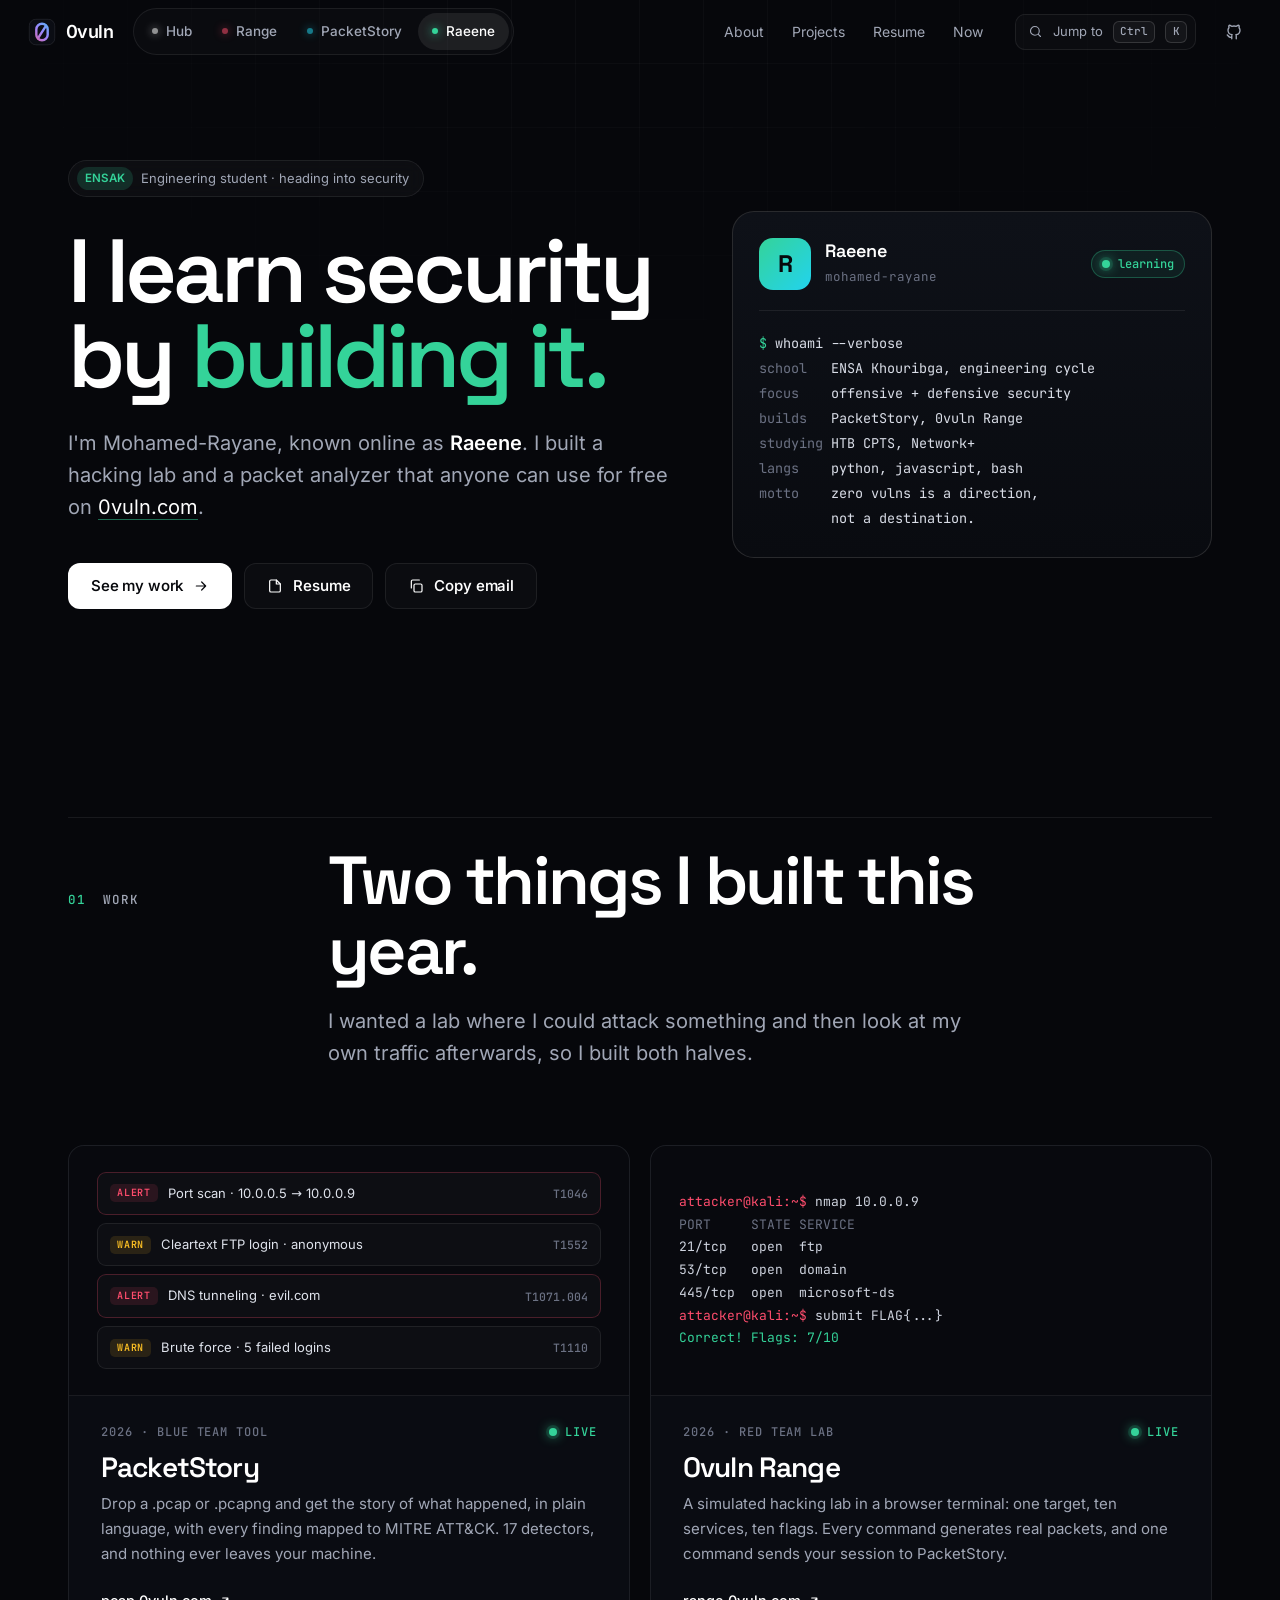
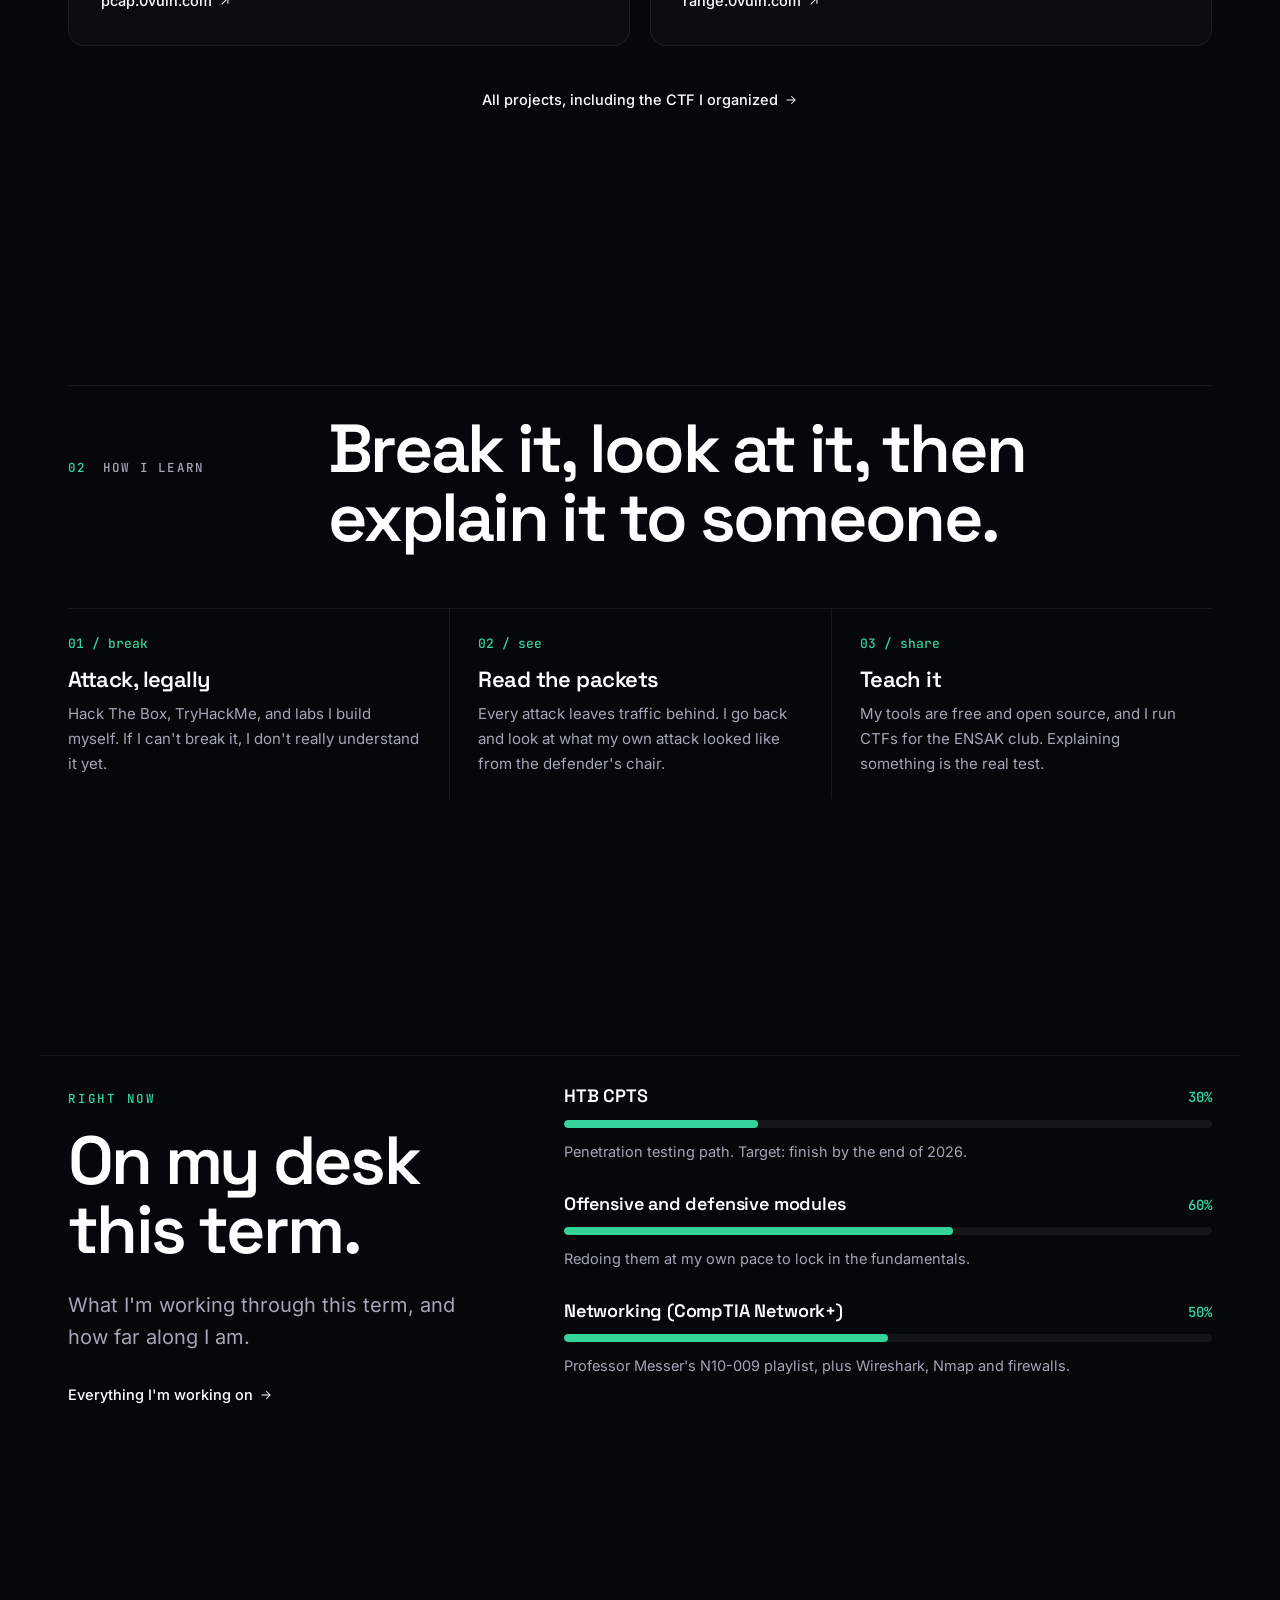
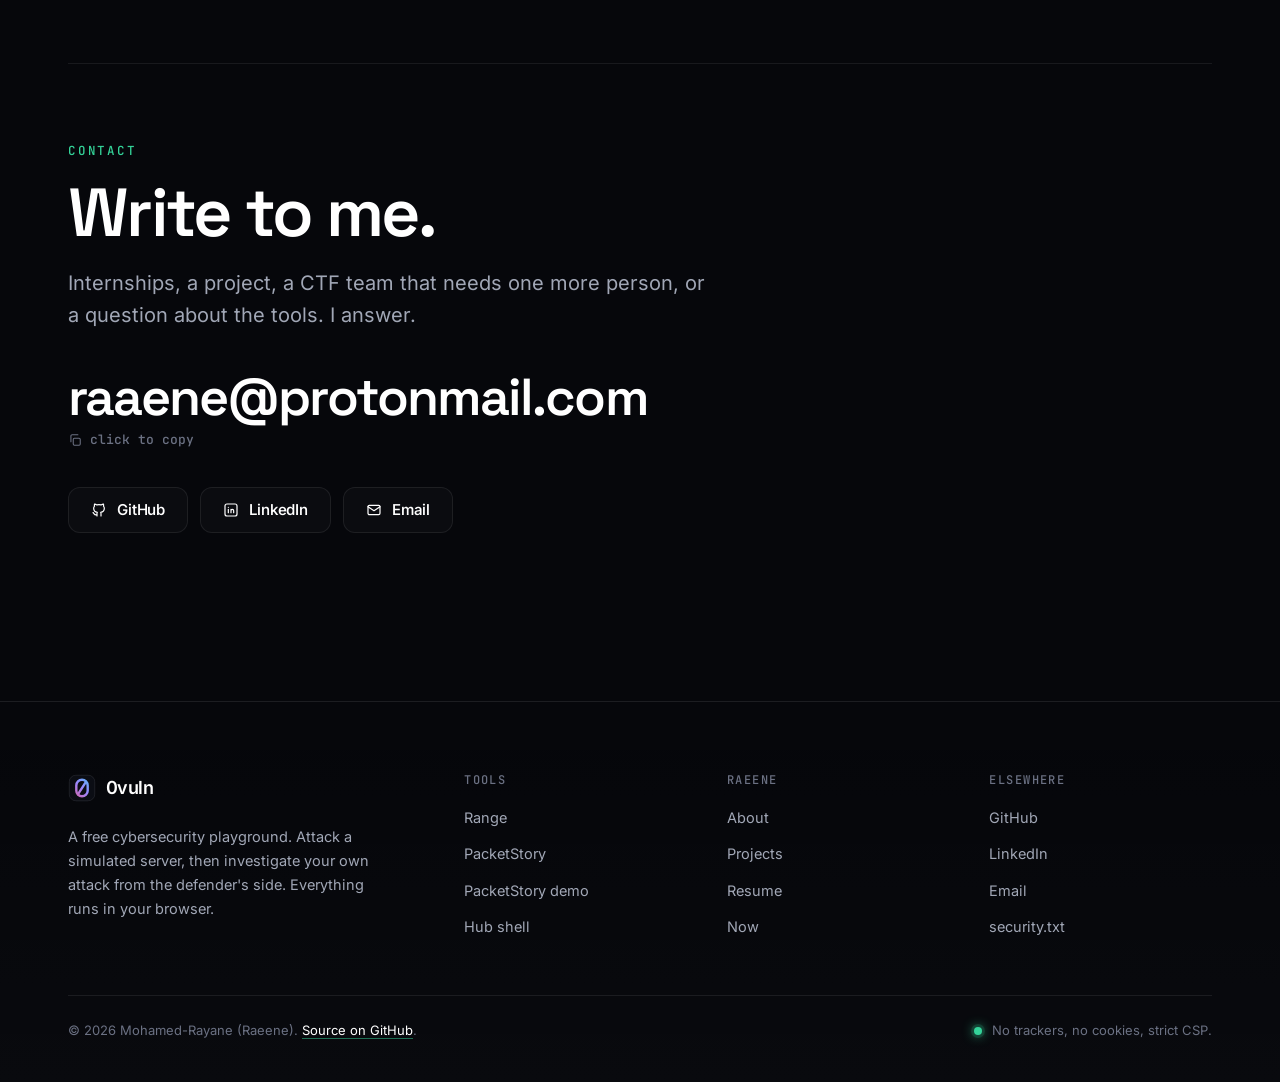
==== commit af9bf7a7: "Less template, more identity - Drop glow blobs, gradient text, cursor spotlights, giant footer word " ====
--- a/index.html
+++ b/index.html
@@ -64,19 +64,12 @@
     </div>
   </section>
 
-  <div class="marquee" aria-label="Tools and skills">
-    <div class="mq-track">
-      <span>Nmap</span><span>Wireshark</span><span>Metasploit</span><span>MITRE ATT&amp;CK</span><span>TCP/IP</span><span>Linux</span><span>Python</span><span>JavaScript</span><span>Packet analysis</span><span>Enumeration</span><span>Firewalls</span><span>Git</span>
-      <span aria-hidden="true">Nmap</span><span aria-hidden="true">Wireshark</span><span aria-hidden="true">Metasploit</span><span aria-hidden="true">MITRE ATT&amp;CK</span><span aria-hidden="true">TCP/IP</span><span aria-hidden="true">Linux</span><span aria-hidden="true">Python</span><span aria-hidden="true">JavaScript</span><span aria-hidden="true">Packet analysis</span><span aria-hidden="true">Enumeration</span><span aria-hidden="true">Firewalls</span><span aria-hidden="true">Git</span>
-    </div>
-  </div>
-
   <section class="section">
     <div class="wrap">
       <div class="section-head reveal">
-        <p class="eyebrow">Selected work</p>
-        <h2 class="h-1">Things I've built.</h2>
-        <p class="lead">Both run entirely in the browser, both are open source, and they're designed to work together.</p>
+        <p class="eyebrow">Work</p>
+        <h2 class="h-1">Two things I built this year.</h2>
+        <p class="lead">I wanted a lab where I could attack something and then look at my own traffic afterwards, so I built both halves.</p>
       </div>
       <div class="work">
         <a class="card c-cyan proj reveal" href="https://pcap.0vuln.com/">
@@ -118,13 +111,13 @@
   <section class="section">
     <div class="wrap">
       <div class="section-head reveal">
-        <p class="eyebrow">How I work</p>
-        <h2 class="h-1">Break it. See it.<br><span class="dim">Share it.</span></h2>
+        <p class="eyebrow">How I learn</p>
+        <h2 class="h-1">Break it, look at it, then explain it to someone.</h2>
       </div>
-      <div class="grid g3">
-        <div class="card c-red reveal"><span class="ic"><svg viewBox="0 0 24 24" fill="none" stroke="currentColor" stroke-width="1.8" stroke-linecap="round" stroke-linejoin="round" aria-hidden="true"><circle cx="12" cy="12" r="9"/><circle cx="12" cy="12" r="5"/><circle cx="12" cy="12" r="1"/></svg></span><h3>Break it</h3><p>Offensive practice on legal platforms like Hack The Box and TryHackMe, and on labs I build myself.</p></div>
-        <div class="card c-cyan reveal d1"><span class="ic"><svg viewBox="0 0 24 24" fill="none" stroke="currentColor" stroke-width="1.8" stroke-linecap="round" stroke-linejoin="round" aria-hidden="true"><path d="M2 12s3.6-7 10-7 10 7 10 7-3.6 7-10 7S2 12 2 12z"/><circle cx="12" cy="12" r="3"/></svg></span><h3>See it</h3><p>Every attack leaves packets. I study what an attack looks like from the defender's side.</p></div>
-        <div class="card c-green reveal d2"><span class="ic"><svg viewBox="0 0 24 24" fill="none" stroke="currentColor" stroke-width="1.8" stroke-linecap="round" stroke-linejoin="round" aria-hidden="true"><circle cx="9" cy="8" r="3.5"/><path d="M2.5 20a6.5 6.5 0 0 1 13 0M16 4.5a3.5 3.5 0 0 1 0 7M18 14a6.5 6.5 0 0 1 3.5 6"/></svg></span><h3>Share it</h3><p>The tools I build are free and open source, and I run CTFs for my club to teach what I learn.</p></div>
+      <div class="steps reveal">
+        <div><span class="n">01 / break</span><h3>Attack, legally</h3><p>Hack The Box, TryHackMe, and labs I build myself. If I can't break it, I don't really understand it yet.</p></div>
+        <div><span class="n">02 / see</span><h3>Read the packets</h3><p>Every attack leaves traffic behind. I go back and look at what my own attack looked like from the defender's chair.</p></div>
+        <div><span class="n">03 / share</span><h3>Teach it</h3><p>My tools are free and open source, and I run CTFs for the ENSAK club. Explaining something is the real test.</p></div>
       </div>
     </div>
   </section>
@@ -133,7 +126,7 @@
     <div class="wrap now-split">
       <div class="reveal">
         <p class="eyebrow">Right now</p>
-        <h2 class="h-1">Currently<br>learning.</h2>
+        <h2 class="h-1">On my desk this term.</h2>
         <p class="lead">What I'm working through this term, and how far along I am.</p>
         <a class="more" href="/now/">Everything I'm working on <svg viewBox="0 0 24 24" fill="none" stroke="currentColor" stroke-width="1.8" stroke-linecap="round" stroke-linejoin="round" aria-hidden="true"><path d="M5 12h14M13 6l6 6-6 6"/></svg></a>
       </div>
@@ -149,8 +142,8 @@
     <div class="wrap">
       <div class="contact reveal">
         <p class="eyebrow">Contact</p>
-        <h2 class="h-1">Let's build or break<br>something together.</h2>
-        <p class="lead">Internships, projects, CTF collaborations, or just to say hi.</p>
+        <h2 class="h-1">Write to me.</h2>
+        <p class="lead">Internships, a project, a CTF team that needs one more person, or a question about the tools. I answer.</p>
         <button class="mail-big" type="button" data-copy="raaene@protonmail.com" data-copy-msg="Email copied">raaene@protonmail.com<span><svg viewBox="0 0 24 24" fill="none" stroke="currentColor" stroke-width="1.8" stroke-linecap="round" stroke-linejoin="round" aria-hidden="true"><rect x="9" y="9" width="12" height="12" rx="2"/><path d="M5 15V5a2 2 0 0 1 2-2h10"/></svg>click to copy</span></button>
         <div class="row">
           <a class="btn btn-ghost" href="https://github.com/Raeene"><svg viewBox="0 0 24 24" fill="none" stroke="currentColor" stroke-width="1.8" stroke-linecap="round" stroke-linejoin="round" aria-hidden="true"><path d="M9 19c-4.3 1.4-4.3-2.5-6-3m12 5v-3.5c0-1 .1-1.4-.5-2 2.8-.3 5.5-1.4 5.5-6a4.6 4.6 0 0 0-1.3-3.2 4.2 4.2 0 0 0-.1-3.2s-1.1-.3-3.5 1.3a12 12 0 0 0-6.2 0C6.5 2.8 5.4 3.1 5.4 3.1a4.2 4.2 0 0 0-.1 3.2A4.6 4.6 0 0 0 4 9.5c0 4.6 2.7 5.7 5.5 6-.6.6-.6 1.2-.5 2V21"/></svg>GitHub</a>
--- a/ds.css
+++ b/ds.css
@@ -276,3 +276,49 @@
 
 /* grid children may shrink below their content width (prevents mobile overflow) */
 .grid > *, .me-grid > *, .ps-grid > *, .shell-grid > *, .now-split > *, .about-grid > *, .priv > *, .rg-app > *, .work > *, .bento > *, .loop > * { min-width: 0; }
+
+/* =====================================================================
+   v2.1 identity: fewer template tropes, more structure
+   ===================================================================== */
+/* background: a quiet grid only, no drifting color blobs */
+.bg-fx i { display: none; }
+.bg-fx::before { opacity: .4; }
+/* emphasis is one solid color, never a gradient */
+.grad, .grad-acc { background: none; -webkit-background-clip: initial; background-clip: initial; color: var(--acc); }
+/* cards: plain border, no cursor spotlight, no lift */
+.card::before, .card::after { display: none; }
+.card { background: var(--bg-2); }
+.card:hover { border-color: var(--line-2); }
+a.card:hover { transform: none; }
+.btn-primary, .btn-primary:hover { box-shadow: none; }
+.btn-primary:hover { background: #e9ebf0; }
+.foot-word { display: none; }
+
+/* numbered, asymmetric section heads: "01  Label | Heading" */
+body { counter-reset: sec; }
+.section-head { max-width: none; display: grid; grid-template-columns: 220px minmax(0, 760px); gap: 0 40px; align-items: baseline; padding-top: 28px; border-top: 1px solid var(--line); }
+.section-head > :not(.eyebrow) { grid-column: 2; }
+.section-head .eyebrow { grid-row: 1 / span 3; counter-increment: sec; color: var(--muted); letter-spacing: .1em; margin: 0; }
+.section-head .eyebrow::before { content: counter(sec, decimal-leading-zero); width: auto; height: auto; background: none; opacity: 1; color: var(--acc); margin-right: 6px; }
+.section-head .lead { margin-top: 20px; }
+.section-head.center { text-align: left; margin-left: 0; }
+@media (max-width: 820px) { .section-head { grid-template-columns: 1fr; } .section-head > * { grid-column: 1 !important; } .section-head .eyebrow { grid-row: auto; margin-bottom: 18px; } }
+
+/* plain spec rows (used instead of icon-card grids) */
+.spec { border-top: 1px solid var(--line); }
+.spec > div { display: grid; grid-template-columns: 220px minmax(0, 1fr); gap: 8px 40px; padding: 26px 0; border-bottom: 1px solid var(--line); }
+.spec dt, .spec .k { font: 500 13px/1.7 var(--mono); color: var(--acc); }
+.spec dd, .spec .v { margin: 0; color: var(--muted); font-size: 16px; max-width: 760px; }
+.spec dd b, .spec .v b { color: #fff; font-weight: 600; }
+@media (max-width: 820px) { .spec > div { grid-template-columns: 1fr; } }
+
+/* numbered steps (instead of icon cards) */
+.steps { display: grid; grid-template-columns: repeat(3, minmax(0, 1fr)); border-top: 1px solid var(--line); }
+.steps > div { padding: 28px 28px 8px 0; }
+.steps > div + div { padding-left: 28px; border-left: 1px solid var(--line); }
+.steps .n { display: block; font: 500 13px/1 var(--mono); color: var(--acc); margin-bottom: 18px; }
+.steps h3 { font-size: 22px; margin-bottom: 10px; }
+.steps p { color: var(--muted); font-size: 15px; }
+@media (max-width: 820px) { .steps { grid-template-columns: 1fr; } .steps > div, .steps > div + div { padding: 24px 0 4px; border-left: 0; border-bottom: 1px solid var(--line); } }
+.eyebrow::before { display: none; }
+.section-head .eyebrow::before { display: inline; }
--- a/raeene.css
+++ b/raeene.css
@@ -143,3 +143,16 @@
 .nf .lead { margin: 0 auto 36px; }
 .nf .row { justify-content: center; }
 @media (max-width: 520px) { .id-term { font-size: 12px; } .id-in { padding: 20px; } .me-hero .row .btn { flex: 1; } }
+
+/* v2.1 */
+.idcard { animation: none; background: var(--line-2); box-shadow: none; }
+.avatar { box-shadow: none; }
+.me-hero h1 .grad-acc { color: var(--green); }
+.contact { text-align: left; padding: 72px 0 0; border: 0; border-top: 1px solid var(--line); border-radius: 0; background: none; }
+.contact .lead { margin-left: 0; }
+.contact .row { justify-content: flex-start; }
+.mail-big { align-items: flex-start; }
+.bar i { box-shadow: none; background: var(--green); }
+.proj-vis { background: rgba(0, 0, 0, .25); }
+.timeline li::before { box-shadow: none; }
+.now-split { border-top: 1px solid var(--line); padding-top: 28px; }
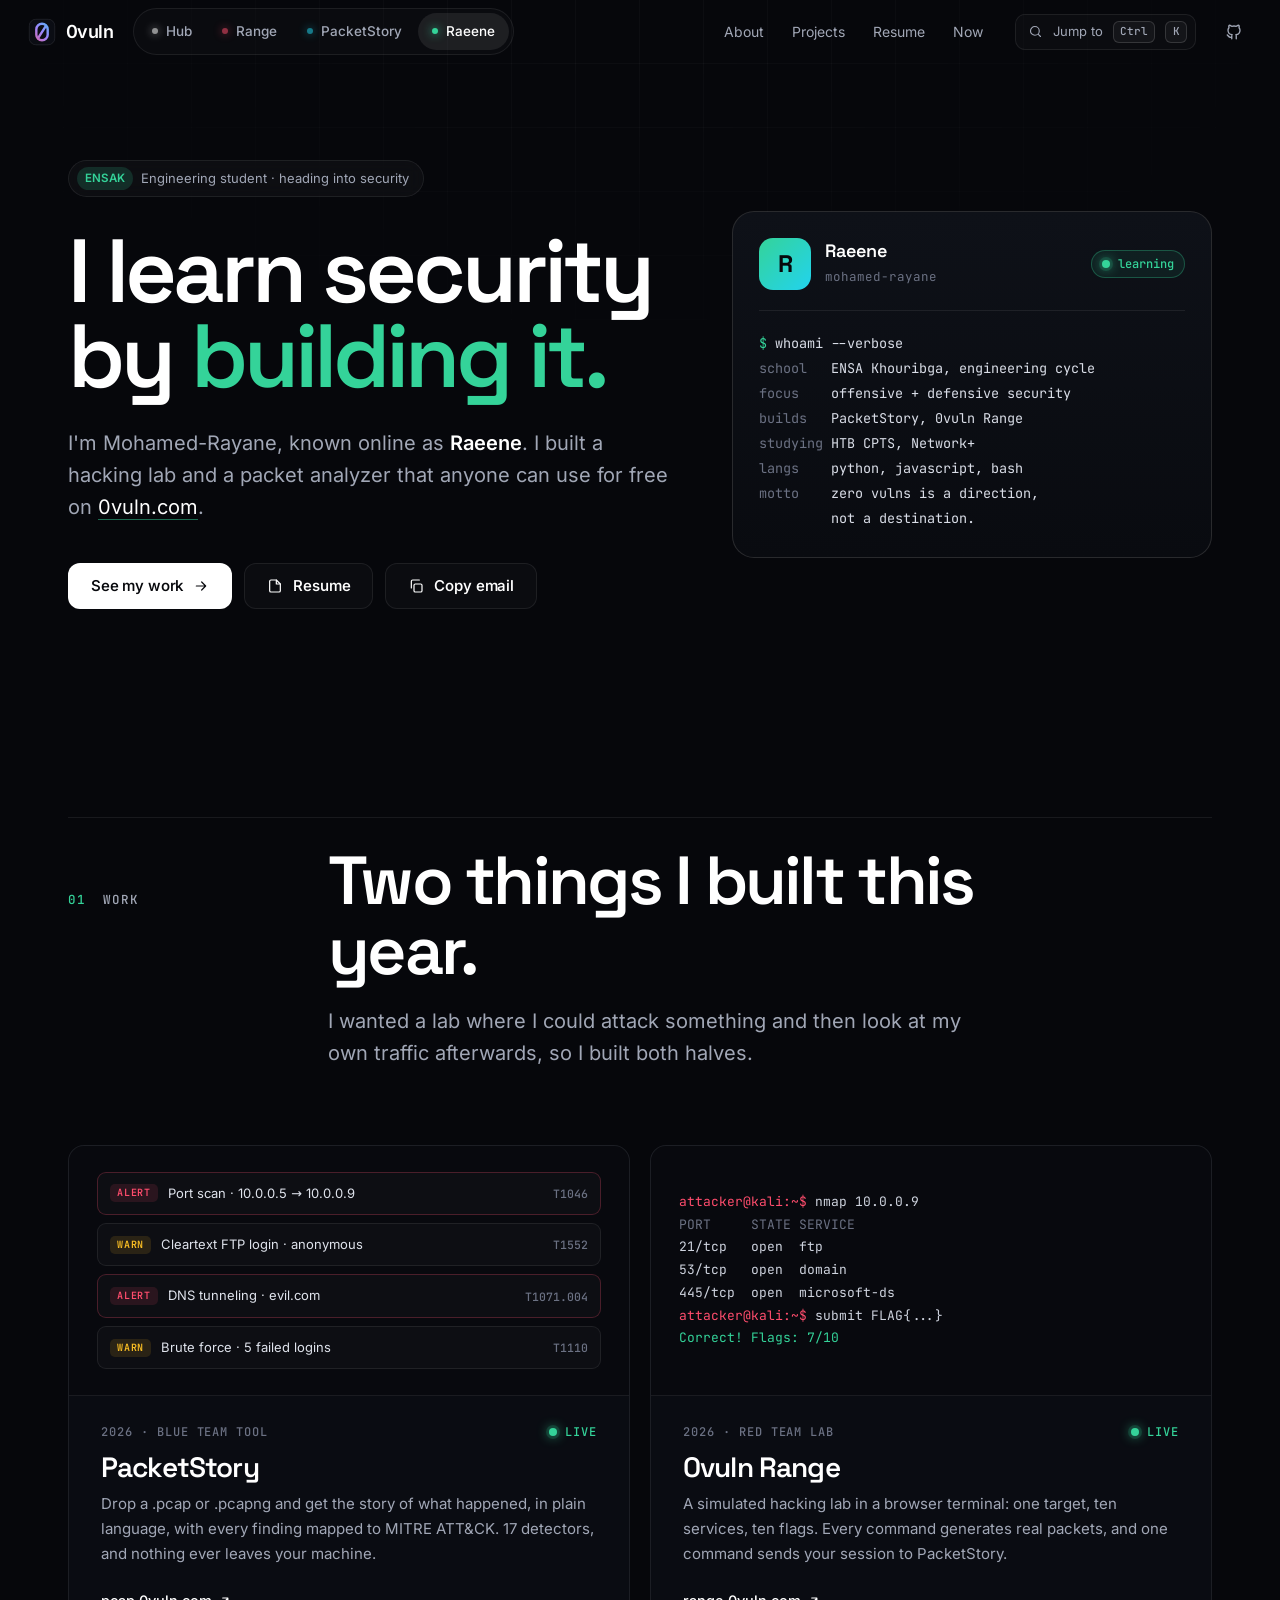
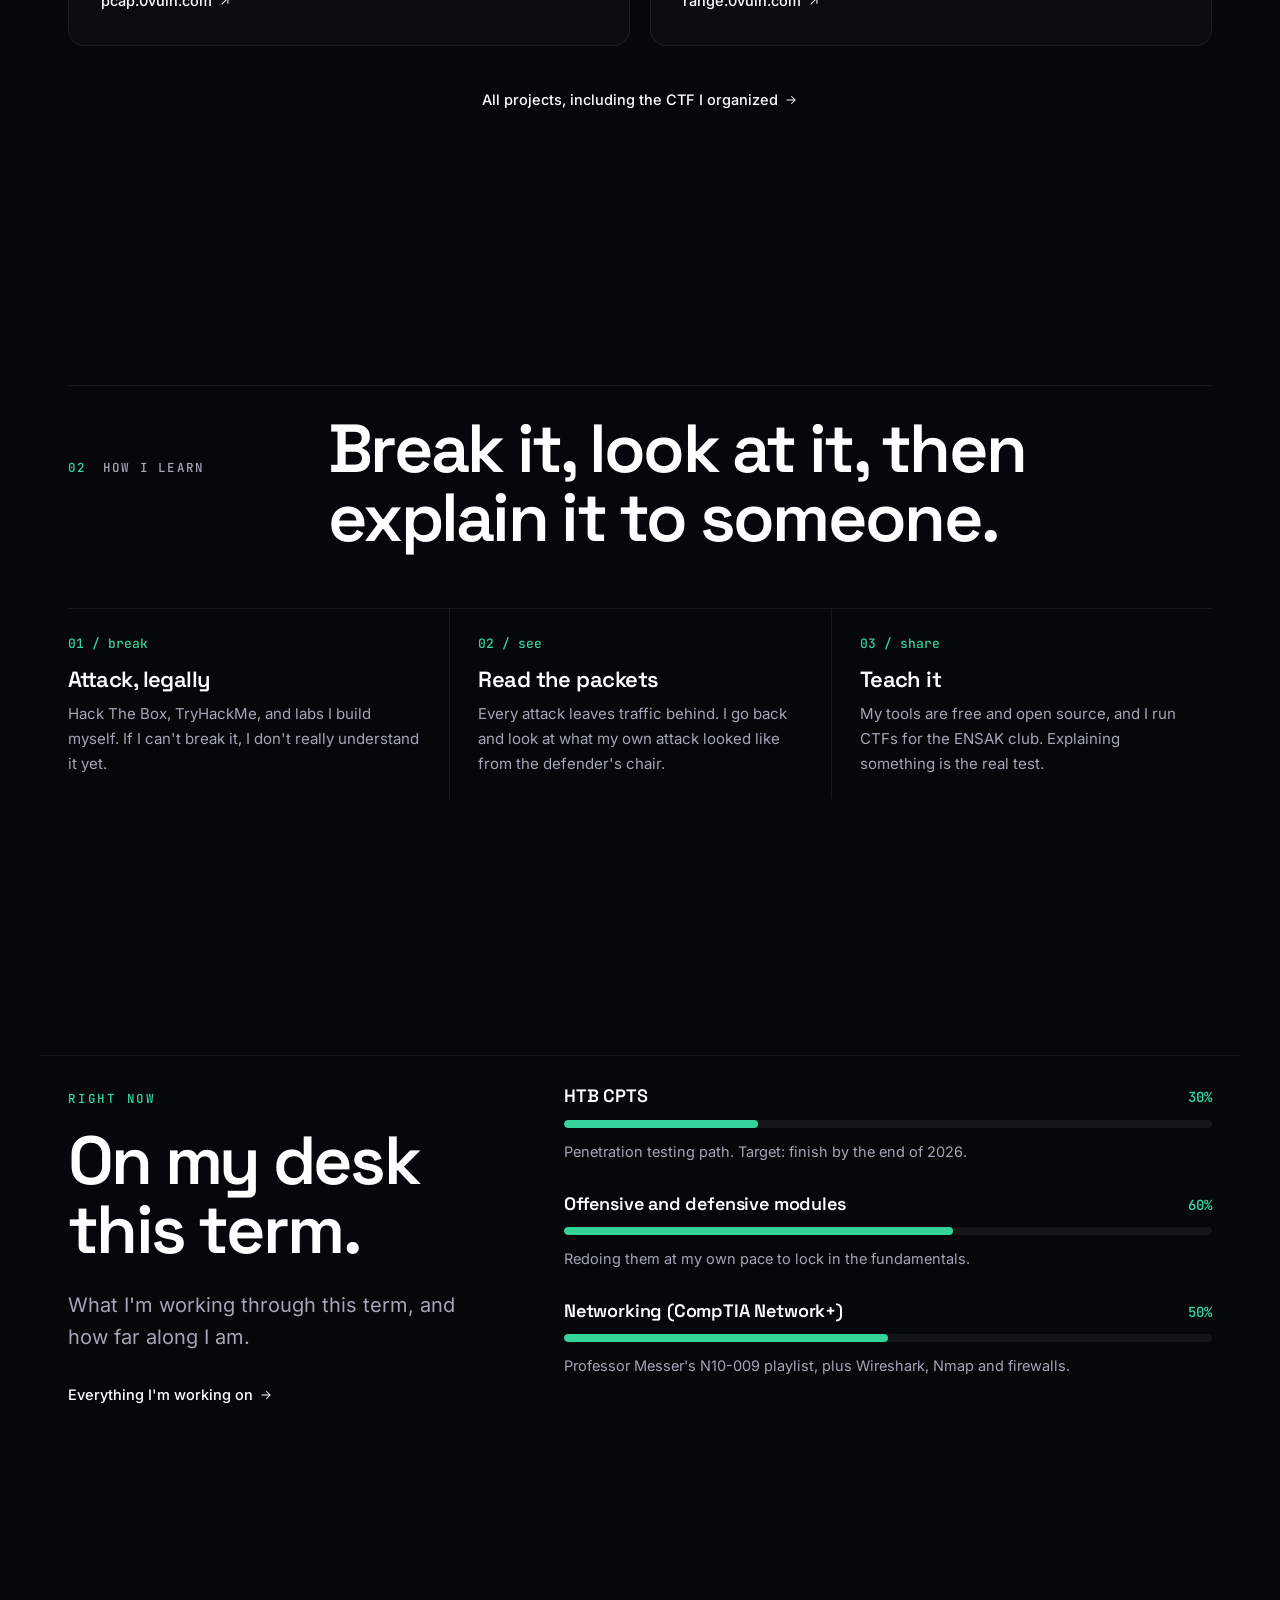
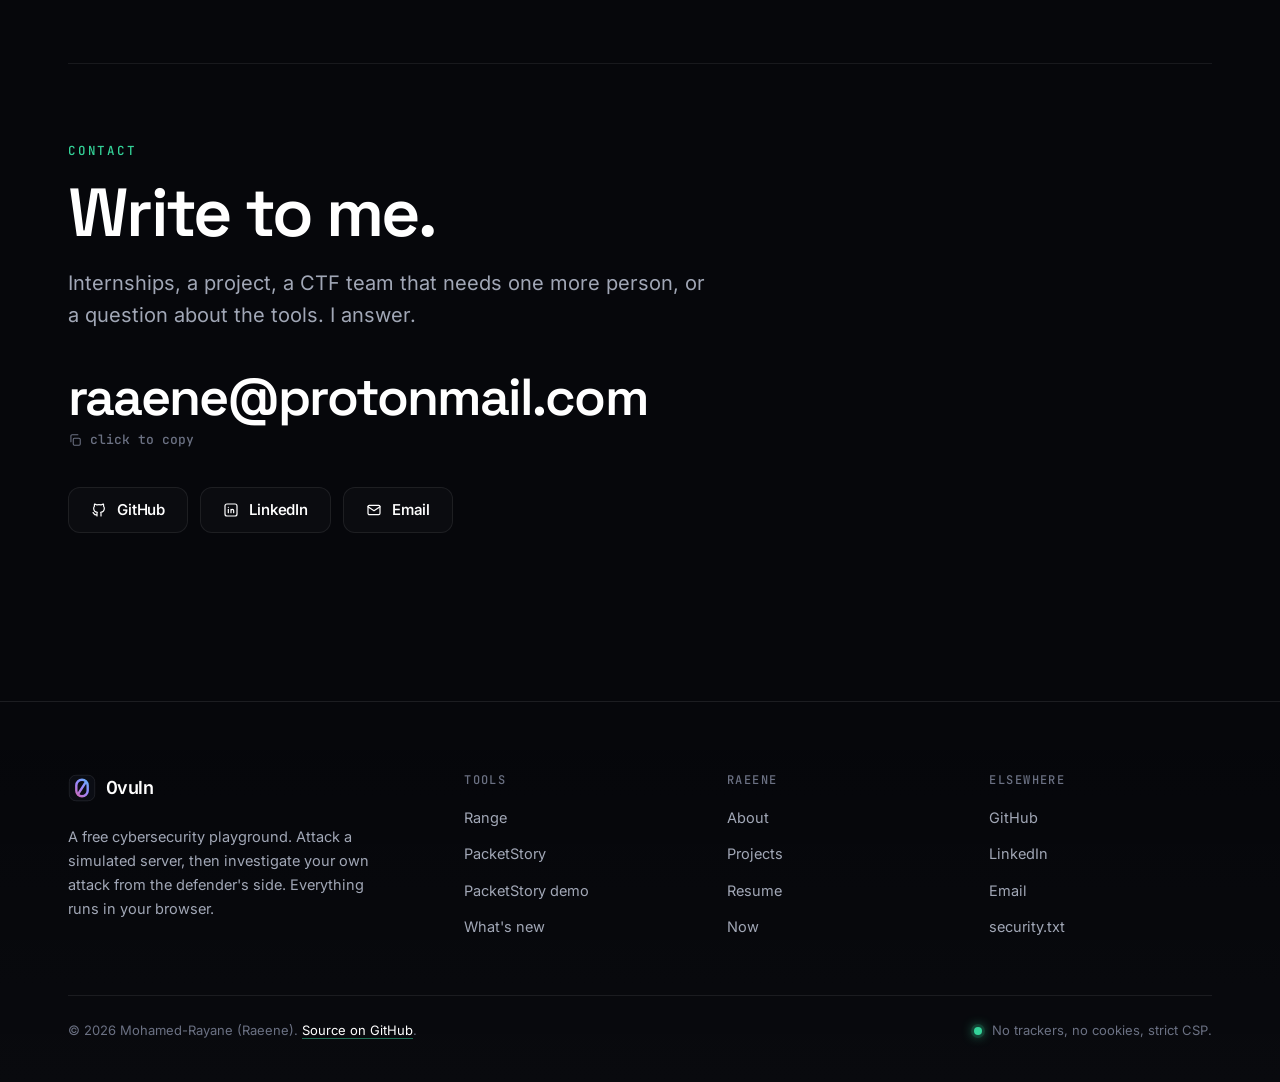
==== commit eea6017a: "What's new page and feed, security.txt on every subdomain - Hub: /changelog/ and an Atom feed (/feed" ====
--- a/index.html
+++ b/index.html
@@ -15,6 +15,8 @@
 <meta name="twitter:card" content="summary_large_image">
 <meta name="theme-color" content="#06070b">
 <link rel="icon" href="/favicon.svg" type="image/svg+xml">
+<link rel="apple-touch-icon" href="/icon-192.png">
+<link rel="alternate" type="application/atom+xml" title="0vuln: what's new" href="https://0vuln.com/feed.xml">
 <link rel="preload" href="/fonts/inter.woff2" as="font" type="font/woff2" crossorigin>
 <link rel="preload" href="/fonts/space-grotesk.woff2" as="font" type="font/woff2" crossorigin>
 <link rel="stylesheet" href="/ds.css"><link rel="stylesheet" href="/raeene.css">
@@ -31,7 +33,7 @@
     <span class="sp"></span>
     <nav class="subnav" aria-label="On this site"><a href="/about/">About</a><a href="/projects/">Projects</a><a href="/resume/">Resume</a><a href="/now/">Now</a></nav>
     <button class="k-btn" type="button" data-cmdk aria-label="Open command menu"><svg viewBox="0 0 24 24" fill="none" stroke="currentColor" stroke-width="1.8" stroke-linecap="round" stroke-linejoin="round" aria-hidden="true"><circle cx="11" cy="11" r="7"/><path d="m20 20-3.5-3.5"/></svg><span class="k-label">Jump to</span><span class="kbd k-mod">Ctrl</span><span class="kbd">K</span></button>
-    <a class="icon-btn gh" href="https://github.com/Raeene/0vuln.com" aria-label="Source code on GitHub"><svg viewBox="0 0 24 24" fill="none" stroke="currentColor" stroke-width="1.8" stroke-linecap="round" stroke-linejoin="round" aria-hidden="true"><path d="M9 19c-4.3 1.4-4.3-2.5-6-3m12 5v-3.5c0-1 .1-1.4-.5-2 2.8-.3 5.5-1.4 5.5-6a4.6 4.6 0 0 0-1.3-3.2 4.2 4.2 0 0 0-.1-3.2s-1.1-.3-3.5 1.3a12 12 0 0 0-6.2 0C6.5 2.8 5.4 3.1 5.4 3.1a4.2 4.2 0 0 0-.1 3.2A4.6 4.6 0 0 0 4 9.5c0 4.6 2.7 5.7 5.5 6-.6.6-.6 1.2-.5 2V21"/></svg></a>
+    <a class="icon-btn gh" href="https://github.com/Raeene/raeene-site" aria-label="Source code on GitHub"><svg viewBox="0 0 24 24" fill="none" stroke="currentColor" stroke-width="1.8" stroke-linecap="round" stroke-linejoin="round" aria-hidden="true"><path d="M9 19c-4.3 1.4-4.3-2.5-6-3m12 5v-3.5c0-1 .1-1.4-.5-2 2.8-.3 5.5-1.4 5.5-6a4.6 4.6 0 0 0-1.3-3.2 4.2 4.2 0 0 0-.1-3.2s-1.1-.3-3.5 1.3a12 12 0 0 0-6.2 0C6.5 2.8 5.4 3.1 5.4 3.1a4.2 4.2 0 0 0-.1 3.2A4.6 4.6 0 0 0 4 9.5c0 4.6 2.7 5.7 5.5 6-.6.6-.6 1.2-.5 2V21"/></svg></a>
   </div>
 </header>
 <main id="main">
@@ -161,12 +163,12 @@
         <a class="logo" href="https://0vuln.com/"><img src="/favicon.svg" alt="" width="28" height="28"><span>0vuln</span></a>
         <p class="blurb">A free cybersecurity playground. Attack a simulated server, then investigate your own attack from the defender's side. Everything runs in your browser.</p>
       </div>
-      <div><h4>Tools</h4><ul><li><a href="https://range.0vuln.com/">Range</a></li><li><a href="https://pcap.0vuln.com/">PacketStory</a></li><li><a href="https://pcap.0vuln.com/#demo">PacketStory demo</a></li><li><a href="https://0vuln.com/#shell">Hub shell</a></li></ul></div>
+      <div><h4>Tools</h4><ul><li><a href="https://range.0vuln.com/">Range</a></li><li><a href="https://pcap.0vuln.com/">PacketStory</a></li><li><a href="https://pcap.0vuln.com/#demo">PacketStory demo</a></li><li><a href="https://0vuln.com/changelog/">What's new</a></li></ul></div>
       <div><h4>Raeene</h4><ul><li><a href="https://raeene.0vuln.com/about/">About</a></li><li><a href="https://raeene.0vuln.com/projects/">Projects</a></li><li><a href="https://raeene.0vuln.com/resume/">Resume</a></li><li><a href="https://raeene.0vuln.com/now/">Now</a></li></ul></div>
       <div><h4>Elsewhere</h4><ul><li><a href="https://github.com/Raeene">GitHub</a></li><li><a href="https://www.linkedin.com/in/ray-safi-938491195/">LinkedIn</a></li><li><a href="mailto:raaene@protonmail.com">Email</a></li><li><a href="https://0vuln.com/.well-known/security.txt">security.txt</a></li></ul></div>
     </div>
     <div class="foot-bot">
-      <span>&copy; <span data-year>2026</span> Mohamed-Rayane (Raeene). <a class="link" href="https://github.com/Raeene/0vuln.com">Source on GitHub</a>.</span>
+      <span>&copy; <span data-year>2026</span> Mohamed-Rayane (Raeene). <a class="link" href="https://github.com/Raeene/raeene-site">Source on GitHub</a>.</span>
       <span class="status"><span class="dot"></span>No trackers, no cookies, strict CSP.</span>
     </div>
     <div class="foot-word" aria-hidden="true">0vuln</div>
